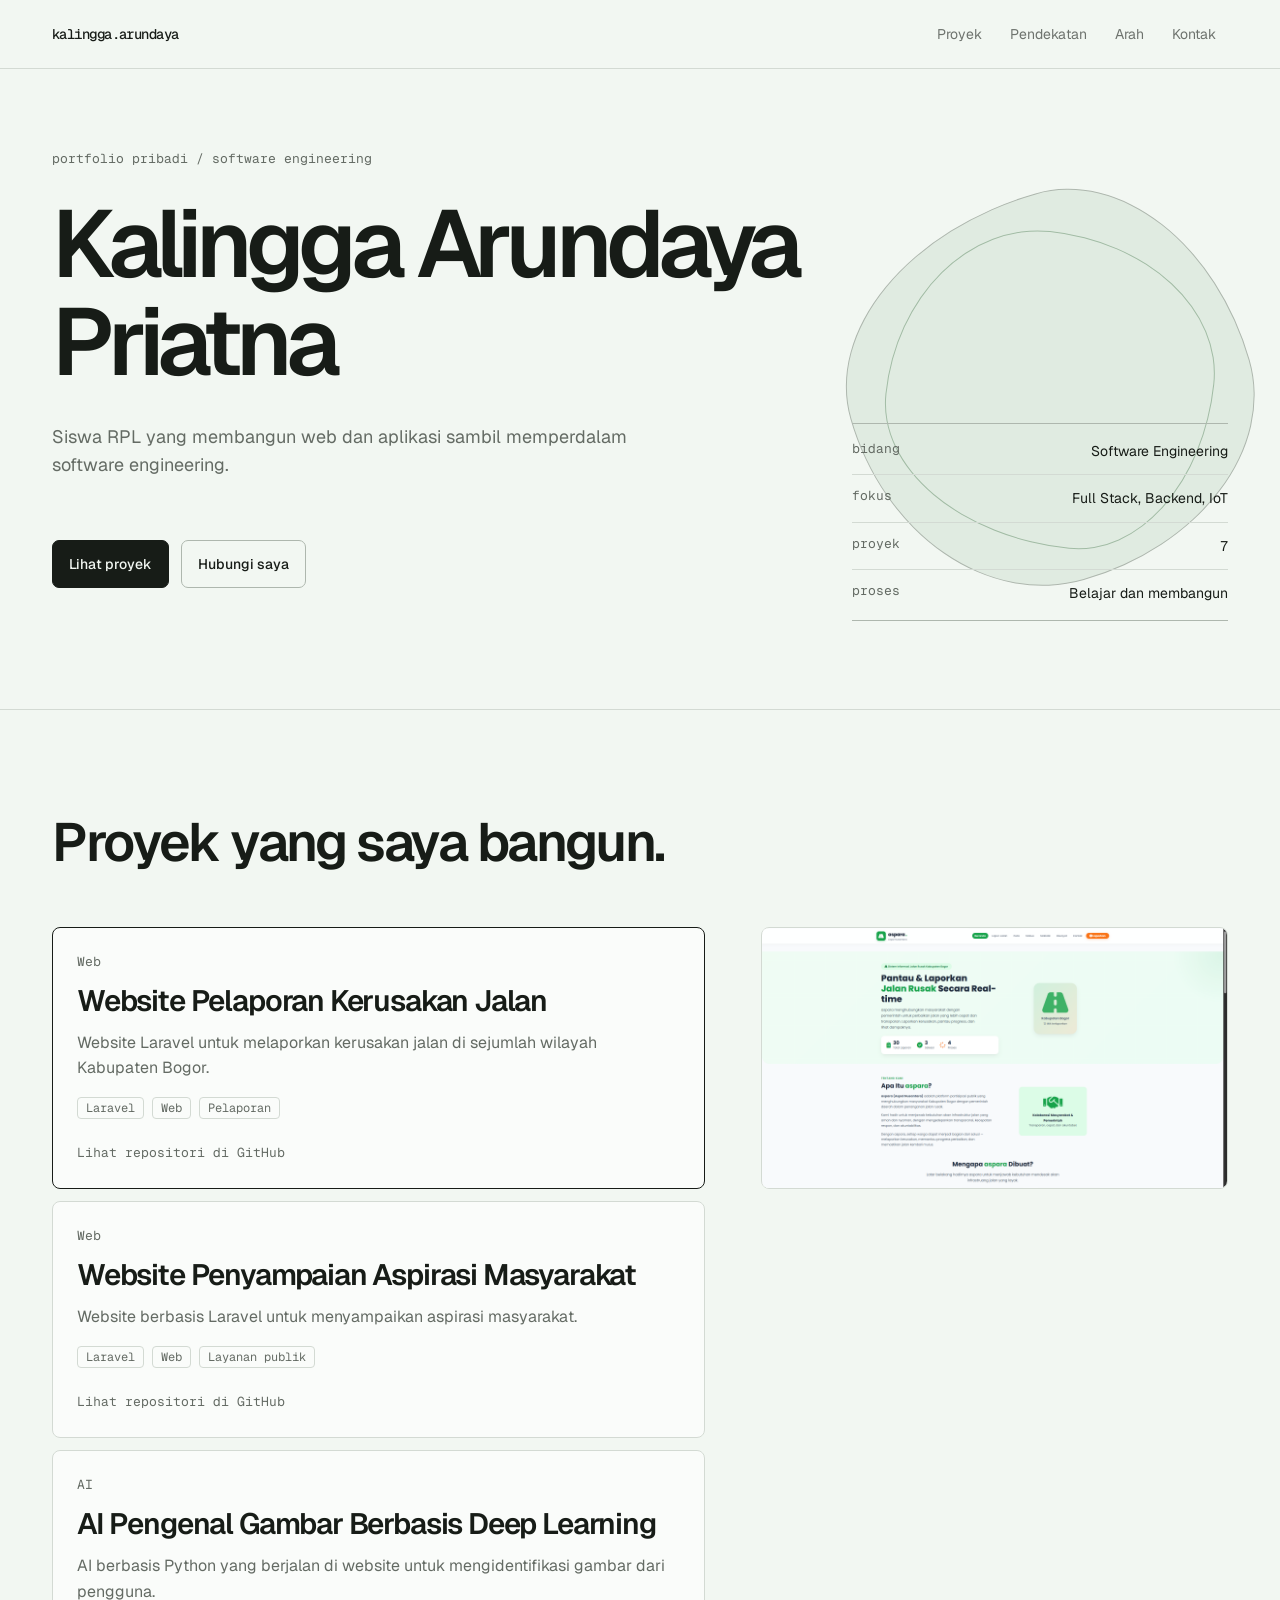
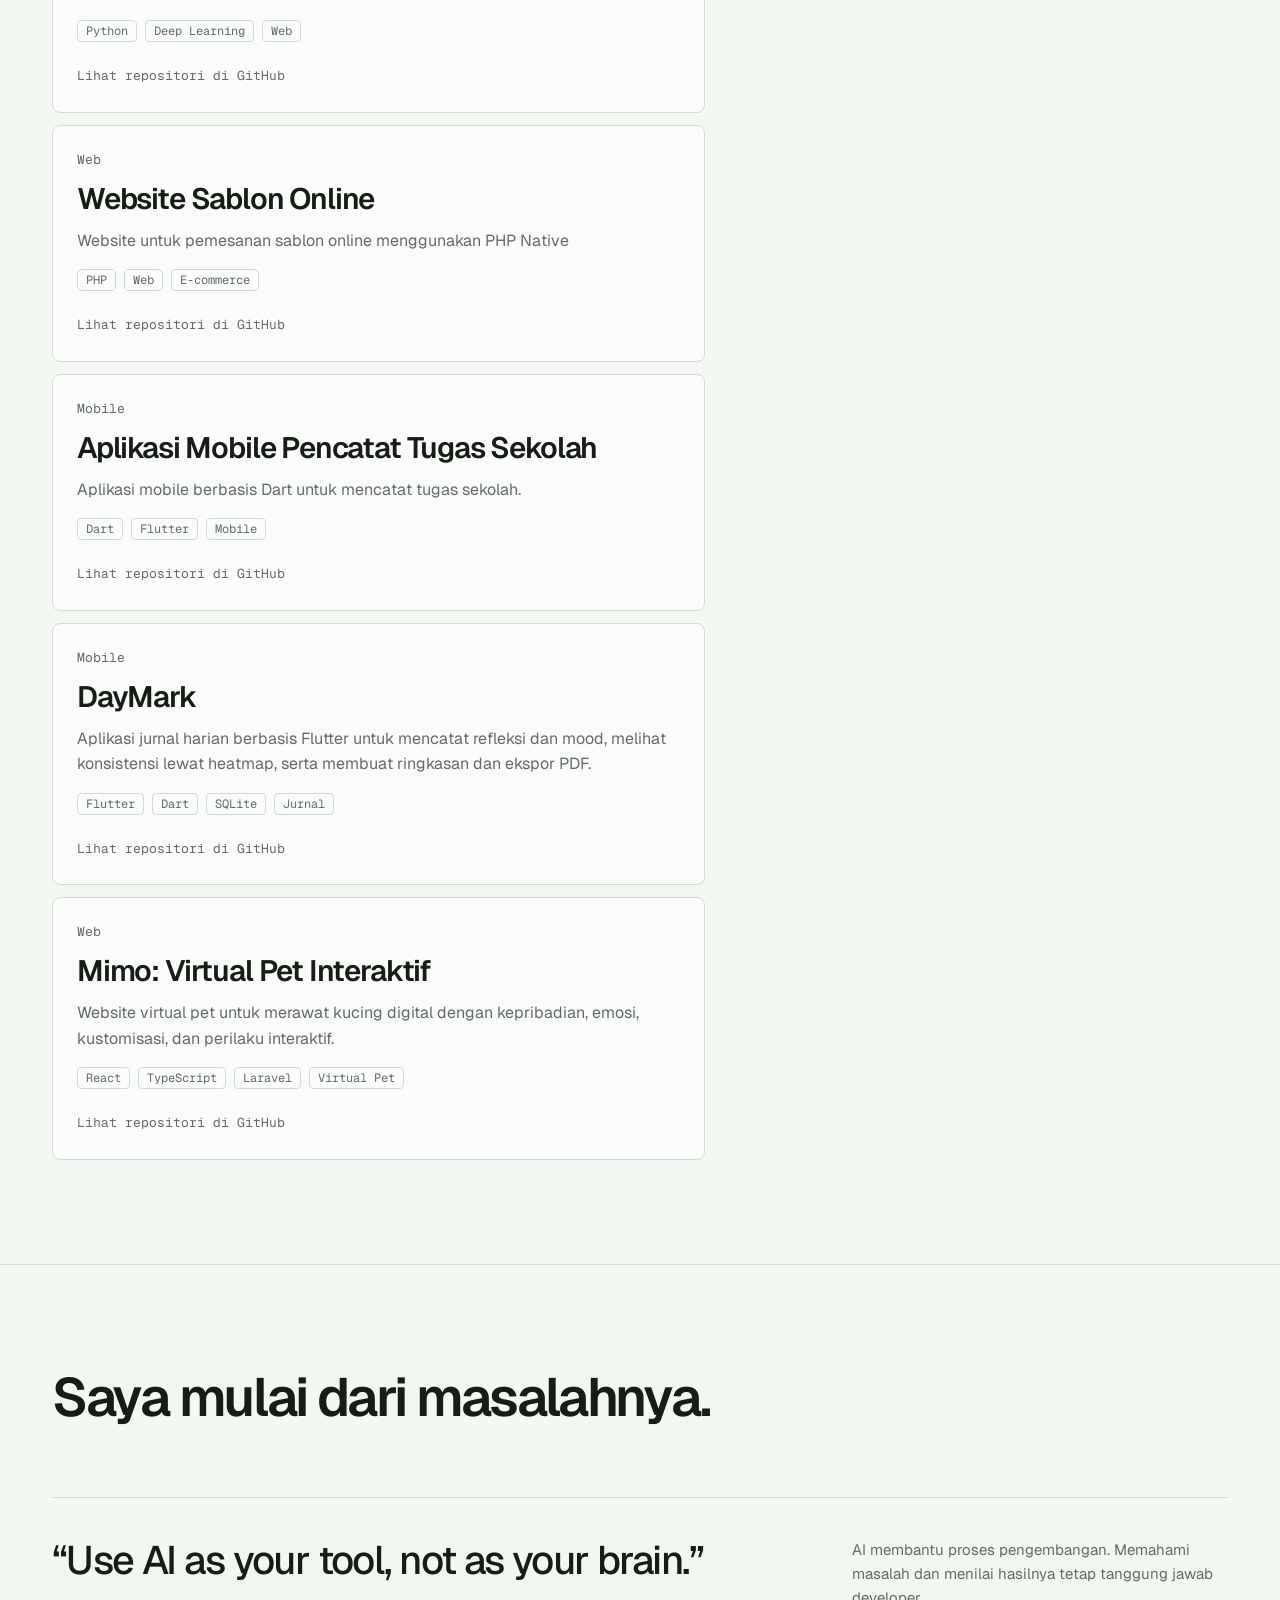
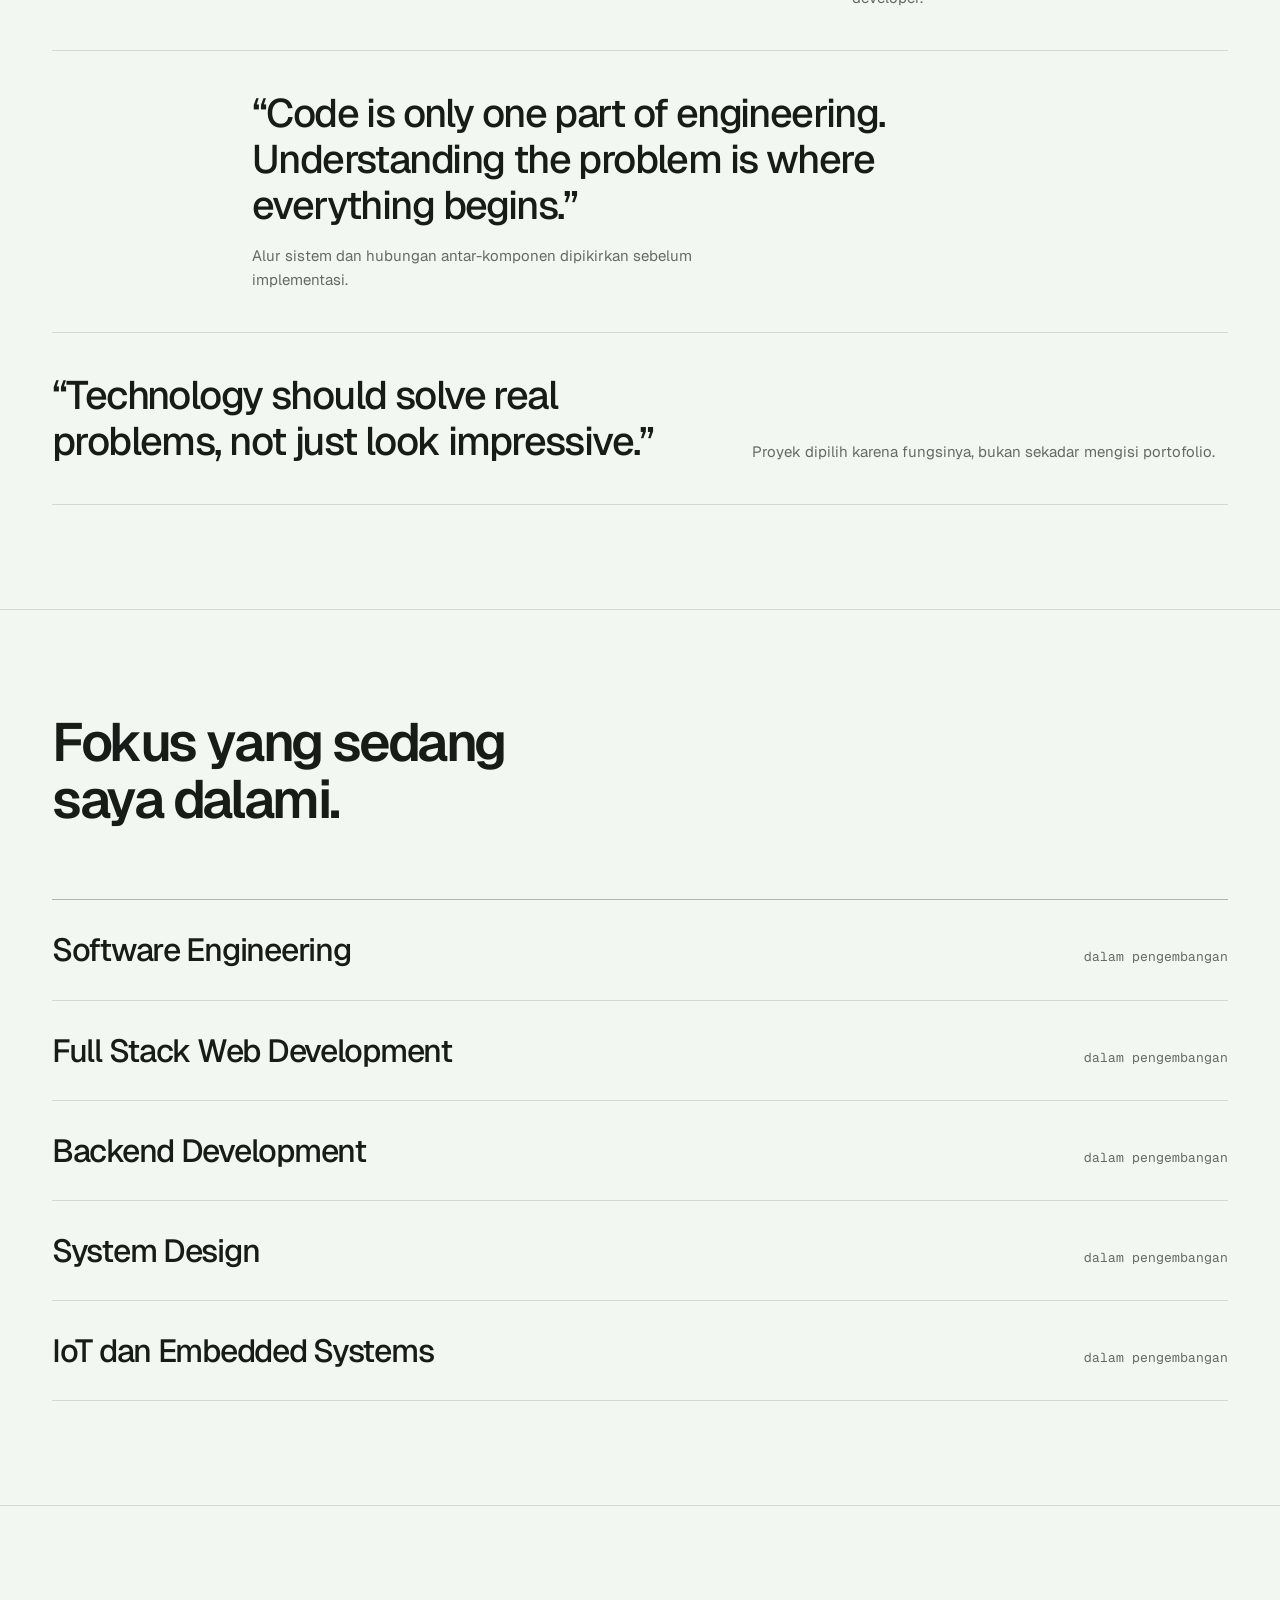
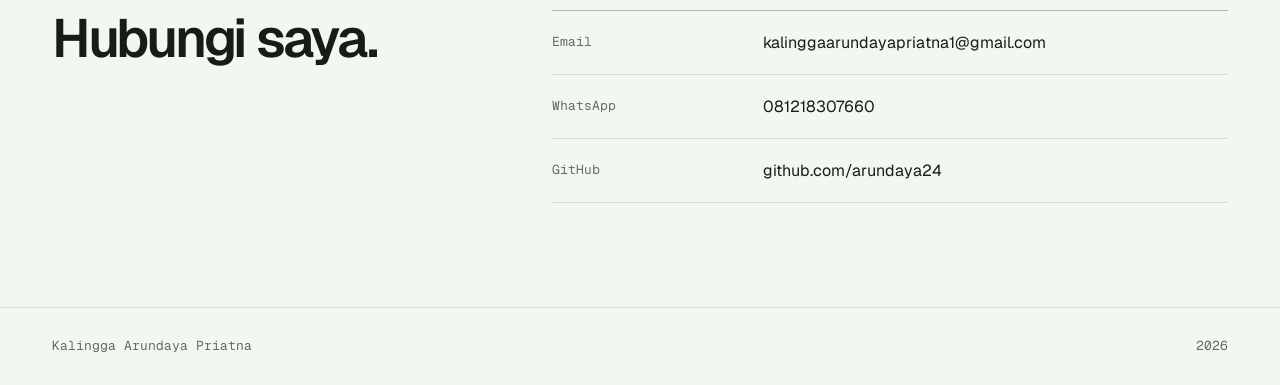
==== code/index.html @ 2efce50e "pindah objek" ====
<!doctype html>
<html lang="id">
  <head>
    <meta charset="utf-8" />
    <meta name="viewport" content="width=device-width, initial-scale=1" />
    <title>Kalingga Arundaya Priatna | Portofolio</title>
    <meta
      name="description"
      content="Portofolio Kalingga Arundaya Priatna, siswa PPLG yang belajar software engineering lewat membangun web, aplikasi desktop, dan sistem IoT."
    />
    <link rel="preconnect" href="https://fonts.googleapis.com" />
    <link rel="preconnect" href="https://fonts.gstatic.com" crossorigin />
    <link
      href="https://fonts.googleapis.com/css2?family=Geist:wght@400;500;600&family=Geist+Mono:wght@400;500&display=swap"
      rel="stylesheet"
    />
    <link rel="stylesheet" href="style.css" />
    <script type="importmap">
      {
        "imports": {
          "three": "https://cdn.jsdelivr.net/npm/three@0.180.0/build/three.module.js",
          "three/addons/": "https://cdn.jsdelivr.net/npm/three@0.180.0/examples/jsm/"
        }
      }
    </script>
  </head>
  <body>
    <header>
      <div class="wrap">
        <a class="brand" href="#top">kalingga.arundaya</a>
        <nav aria-label="Navigasi utama">
          <a href="#proyek">Proyek</a>
          <a href="#pendekatan">Pendekatan</a>
          <a href="#arah">Arah</a>
          <a href="#kontak">Kontak</a>
        </nav>
      </div>
      <div class="progress" id="progress"></div>
    </header>

    <main id="top">
      <div class="hero">
        <div class="hero-visual" aria-hidden="true">
          <div class="hero-surface-fallback"></div>
          <canvas class="hero-canvas" id="scene"></canvas>
        </div>
        <div class="wrap hero-grid">
          <span class="status mono" data-reveal
            >portfolio pribadi / software engineering</span
          >
          <h1 aria-label="Kalingga Arundaya Priatna">
            <span class="line"
              ><span style="--i: 0">Kalingga Arundaya</span></span
            >
            <span class="line"><span style="--i: 1">Priatna</span></span>
          </h1>
          <p class="lead" data-reveal>
            Siswa RPL yang membangun web dan aplikasi sambil memperdalam
            software engineering.
          </p>
          <div class="actions" data-reveal style="--d: 80ms">
            <div class="mag" data-magnetic>
              <a class="btn btn-primary" href="#proyek">Lihat proyek</a>
            </div>
            <a class="btn" href="#kontak">Hubungi saya</a>
          </div>
          <dl class="meta" data-reveal style="--d: 160ms">
            <div>
              <dt>bidang</dt>
              <dd>Software Engineering</dd>
            </div>
            <div>
              <dt>fokus</dt>
              <dd>Full Stack, Backend, IoT</dd>
            </div>
            <div>
              <dt>proyek</dt>
              <dd class="num" id="count">7</dd>
            </div>
            <div>
              <dt>proses</dt>
              <dd>Belajar dan membangun</dd>
            </div>
          </dl>
        </div>
      </div>

      <section id="proyek">
        <div class="wrap">
          <div class="sec-head">
            <h2 data-reveal>Proyek yang saya bangun.</h2>
            <p class="lead" data-reveal>
              Aplikasi dan website untuk kebutuhan yang berbeda.
            </p>
          </div>
          <div class="work">
            <div id="projects"></div>
            <div
              class="preview"
              id="preview"
              role="group"
              aria-label="Pratinjau gambar proyek"
            ></div>
          </div>
        </div>
      </section>

      <section id="pendekatan">
        <div class="wrap">
          <div class="sec-head">
            <h2 data-reveal>Saya mulai dari masalahnya.</h2>
          </div>
          <div class="principles" id="principles"></div>
        </div>
      </section>

      <section id="arah">
        <div class="wrap">
          <div class="sec-head">
            <h2 data-reveal>Fokus yang sedang saya dalami.</h2>
          </div>
          <div class="focus" id="focus"></div>
        </div>
      </section>

      <section id="kontak">
        <div class="wrap contact-grid">
          <h2 data-reveal>Hubungi saya.</h2>
          <div class="contact" id="contact" data-reveal></div>
        </div>
      </section>
    </main>

    <dialog
      class="image-dialog"
      id="image-dialog"
      aria-labelledby="image-dialog-title"
    >
      <div class="image-dialog-header">
        <h2 class="image-dialog-title" id="image-dialog-title"></h2>
        <button
          class="image-dialog-close"
          id="image-dialog-close"
          type="button"
          aria-label="Tutup pratinjau"
        >
          Tutup
        </button>
      </div>
      <div class="image-dialog-stage" aria-label="Gambar proyek">
        <img class="image-dialog-image" id="image-dialog-image" alt="" />
      </div>
      <div class="image-dialog-controls" aria-label="Kontrol zoom">
        <button id="image-zoom-out" type="button" aria-label="Perkecil gambar">
          -
        </button>
        <output id="image-zoom-level" aria-live="polite">100%</output>
        <button id="image-zoom-in" type="button" aria-label="Perbesar gambar">
          +
        </button>
        <button id="image-zoom-reset" type="button">Atur ulang</button>
      </div>
    </dialog>

    <footer>
      <div class="wrap mono">
        <span>Kalingga Arundaya Priatna</span><span>2026</span>
      </div>
    </footer>

    <script src="main.js"></script>
    <script type="module" src="module.js"></script>
  </body>
</html>
---- code/style.css ----
:root {
  --bg: oklch(97% 0.008 145);
  --surface: oklch(99% 0.004 145);
  --ink: oklch(22% 0.012 145);
  --muted: oklch(52% 0.014 145);
  --line: oklch(88% 0.012 145);
  --line-strong: oklch(77% 0.016 145);
  --accent: oklch(48% 0.12 158);
  --shine: oklch(98% 0.01 145 / 0.22);
  --ease: cubic-bezier(0.22, 1, 0.36, 1);
  --space-3xs: 2px;
  --space-2xs: 4px;
  --space-xs: 8px;
  --space-sm: 12px;
  --space-md: 16px;
  --space-lg: 24px;
  --space-xl: 40px;
  --space-2xl: 64px;
  --space-3xl: 96px;
  --sans:
    "Geist", ui-sans-serif, system-ui, -apple-system, "Segoe UI", Roboto,
    sans-serif;
  --mono:
    "Geist Mono", ui-monospace, SFMono-Regular, Menlo, Consolas, monospace;
  color-scheme: light;
}

@media (prefers-color-scheme: dark) {
  :root {
    --bg: oklch(18% 0.01 145);
    --surface: oklch(22% 0.012 145);
    --ink: oklch(92% 0.008 145);
    --muted: oklch(68% 0.012 145);
    --line: oklch(31% 0.012 145);
    --line-strong: oklch(42% 0.014 145);
    --accent: oklch(74% 0.11 158);
    color-scheme: dark;
  }
}

* {
  box-sizing: border-box;
  margin: 0;
}

html {
  scroll-behavior: smooth;
  scroll-padding-top: 72px;
  overflow-x: clip;
}

body {
  background: var(--bg);
  color: var(--ink);
  font: 400 16px/1.6 var(--sans);
  -webkit-font-smoothing: antialiased;
  font-synthesis: none;
  text-align: left;
  overflow-x: clip;
}

a {
  color: inherit;
  text-decoration: none;
}

:focus-visible {
  outline: 2px solid var(--accent);
  outline-offset: 4px;
  border-radius: 4px;
}

.project h3 a {
  display: inline-block;
  transition: color 0.22s var(--ease), transform 0.22s var(--ease);
}

.project h3 a:hover {
  color: var(--accent);
}

.project h3 a:active {
  transform: scale(0.95);
}

.project:focus-visible {
  border-color: var(--accent);
  outline: 2px solid var(--accent);
  outline-offset: 3px;
  border-radius: 8px;
}

.wrap {
  max-width: 1240px;
  margin: 0 auto;
  padding: 0 32px;
}

.mono {
  font-family: var(--mono);
  font-size: 13px;
}

.muted {
  color: var(--muted);
}

header {
  position: sticky;
  top: 0;
  z-index: 20;
  background: var(--bg);
  border-bottom: 1px solid var(--line);
}

header .wrap {
  display: flex;
  align-items: center;
  justify-content: space-between;
  height: 68px;
}

.brand {
  font: 500 14px var(--mono);
  letter-spacing: -0.04em;
}

nav {
  display: flex;
  gap: var(--space-2xs);
}

nav a {
  position: relative;
  font-size: 14px;
  padding: var(--space-xs) var(--space-sm);
  opacity: 0.6;
  transition:
    opacity 0.4s var(--ease),
    transform 0.2s var(--ease);
}

nav a::after {
  content: "";
  position: absolute;
  left: 10px;
  right: 10px;
  bottom: 2px;
  height: 1px;
  background: var(--ink);
  transform: scaleX(0);
  transform-origin: left;
  transition: transform 0.5s var(--ease);
}

nav a:hover {
  opacity: 1;
}

nav a:hover::after {
  transform: scaleX(1);
}

nav a:active {
  transform: scale(0.95);
}

.progress {
  position: absolute;
  left: 0;
  right: 0;
  bottom: -1px;
  height: 1px;
  background: var(--accent);
  transform: scaleX(0);
  transform-origin: left;
  will-change: transform;
}

.mag {
  display: inline-block;
  transform: translate3d(var(--mx, 0px), var(--my, 0px), 0);
  will-change: transform;
}

.btn {
  position: relative;
  overflow: hidden;
  display: inline-flex;
  align-items: center;
  height: 48px;
  padding: 0 var(--space-md);
  border-radius: 7px;
  border: 1px solid var(--line-strong);
  font: 500 14px var(--sans);
  color: var(--ink);
  cursor: pointer;
  transition:
    transform 0.22s var(--ease),
    color 0.22s var(--ease),
    background-color 0.22s var(--ease),
    border-color 0.22s var(--ease);
}

.btn::before {
  content: "";
  position: absolute;
  inset: 0;
  border: 1px solid var(--ink);
  border-radius: 7px;
  opacity: 0;
  transition: opacity 0.4s var(--ease);
}

.btn:hover::before {
  opacity: 1;
}

.btn:active {
  transform: scale(0.95);
}

.btn-primary {
  background: var(--ink);
  color: var(--bg);
  border-color: var(--ink);
}

.btn-primary::before {
  display: none;
}

.btn-primary::after {
  content: "";
  position: absolute;
  inset: 0;
  background: linear-gradient(100deg,
      transparent 35%,
      var(--shine) 50%,
      transparent 65%);
  transform: translate3d(-120%, 0, 0);
  animation: shimmer 5.2s var(--ease) infinite;
}

@keyframes shimmer {

  0%,
  55% {
    transform: translate3d(-120%, 0, 0);
  }

  100% {
    transform: translate3d(120%, 0, 0);
  }
}

.hero {
  position: relative;
  isolation: isolate;
  overflow: clip;
  padding: 80px 0 88px;
  border-bottom: 1px solid var(--line);
}

.hero-visual {
  position: absolute;
  inset: 0 0 0 auto;
  z-index: 0;
  display: grid;
  width: 36%;
  place-items: center;
  pointer-events: none;
}

.hero-canvas {
  position: absolute;
  inset: 0;
  display: block;
  width: 100%;
  height: 100%;
  opacity: 0.62;
  pointer-events: none;
}

.hero-surface-fallback {
  position: absolute;
  width: min(34vw, 400px);
  aspect-ratio: 1.04;
  border: 1px solid var(--line-strong);
  border-radius: 60% 40% 55% 45% / 43% 57% 43% 57%;
  background: color-mix(in oklch, var(--accent) 12%, var(--surface));
  transform: rotate(-16deg);
  transition: opacity 0.6s var(--ease);
}

.hero-surface-fallback::after {
  position: absolute;
  inset: 9%;
  border: 1px solid color-mix(in oklch, var(--accent) 28%, var(--line));
  border-radius: 45% 55% 39% 61% / 57% 43% 57% 43%;
  content: "";
  transform: rotate(22deg);
}

.webgl-on .hero-surface-fallback {
  opacity: 0;
}

.hero-grid {
  position: relative;
  z-index: 1;
  display: grid;
  grid-template-columns: repeat(12, 1fr);
  column-gap: var(--space-lg);
  row-gap: 28px;
}

.status {
  grid-column: 1/-1;
  color: var(--muted);
}

h1 {
  grid-column: 1/10;
  font-size: clamp(48px, 7.4vw, 96px);
  line-height: 0.98;
  font-weight: 600;
  letter-spacing: -0.065em;
  text-wrap: balance;
  overflow-wrap: break-word;
  min-width: 0;
}

.line {
  display: block;
  overflow: hidden;
  padding-bottom: 0.06em;
}

.line>span {
  display: block;
  transform: translate3d(0, 108%, 0);
  animation: lineUp 0.8s var(--ease) forwards;
  animation-delay: calc(var(--i) * 90ms + 120ms);
}

@keyframes lineUp {
  to {
    transform: translate3d(0, 0, 0);
  }
}

.lead {
  grid-column: 1/7;
  max-width: 48ch;
  color: var(--muted);
  font-size: 18px;
  line-height: 1.55;
}

.actions {
  grid-column: 1/7;
  display: flex;
  flex-wrap: wrap;
  gap: var(--space-sm);
}

.meta {
  grid-column: 9/13;
  grid-row: 3/5;
  align-self: end;
  padding: var(--space-2xs) 0;
  border-top: 1px solid var(--line-strong);
  border-bottom: 1px solid var(--line-strong);
}

.meta div {
  display: flex;
  justify-content: space-between;
  gap: var(--space-md);
  padding: var(--space-sm) 0;
  border-bottom: 1px solid var(--line);
  font-size: 14px;
}

.meta div:last-child {
  border-bottom: 0;
}

.meta dt {
  font: 400 13px var(--mono);
  color: var(--muted);
}

.meta dd {
  text-align: right;
}

.meta dd.num {
  font-family: var(--mono);
}

section {
  padding: 104px 0;
  border-bottom: 1px solid var(--line);
}

.sec-head {
  display: grid;
  grid-template-columns: repeat(12, 1fr);
  column-gap: var(--space-lg);
  row-gap: 20px;
}

.sec-head .label {
  grid-column: 1/-1;
  color: var(--muted);
}

h2 {
  grid-column: 1/8;
  font-size: clamp(32px, 4.2vw, 56px);
  line-height: 1.05;
  font-weight: 600;
  letter-spacing: -0.045em;
  text-wrap: balance;
  overflow-wrap: break-word;
  min-width: 0;
}

.sec-head .lead {
  grid-column: 8/13;
  align-self: end;
}

.work {
  display: grid;
  grid-template-columns: minmax(0, 7fr) minmax(0, 5fr);
  gap: 56px;
  margin-top: 56px;
  align-items: start;
}

#projects {
  display: grid;
  gap: var(--space-sm);
}

.project {
  position: relative;
  min-width: 0;
  padding: var(--space-lg);
  border: 1px solid var(--line);
  border-radius: 8px;
  background: var(--surface);
  cursor: default;
  outline-offset: -4px;
  transition: border-color 0.26s var(--ease);
}

.project:hover,
.project.on {
  border-color: var(--ink);
}

.project .type {
  display: block;
  color: var(--muted);
  margin-bottom: var(--space-sm);
}

.project h3 {
  font-size: clamp(22px, 2.3vw, 30px);
  line-height: 1.12;
  font-weight: 600;
  letter-spacing: -0.04em;
  text-wrap: balance;
}

.project p {
  margin-top: var(--space-sm);
  max-width: 54ch;
  color: var(--muted);
}

.project-github {
  display: inline-flex;
  margin-top: var(--space-lg);
  color: var(--muted);
  transition: color 0.22s var(--ease);
}

.project-github:hover {
  color: var(--accent);
}

.tags {
  display: flex;
  flex-wrap: wrap;
  gap: var(--space-xs);
  margin-top: var(--space-md);
}

.tags span {
  font: 400 12px var(--mono);
  border: 1px solid var(--line);
  border-radius: 4px;
  padding: var(--space-3xs) var(--space-xs);
  color: var(--muted);
}

.m-cover {
  display: none;
}

.preview {
  position: sticky;
  top: 92px;
  aspect-ratio: 4/5;
  border: 1px solid var(--line);
  border-radius: 8px;
  overflow: hidden;
  background: var(--surface);
}

.preview .cover {
  position: absolute;
  inset: 0;
  opacity: 0;
  pointer-events: none;
  transition: opacity 0.7s var(--ease);
}

.preview .cover.on {
  opacity: 1;
  pointer-events: auto;
}

.cover {
  position: relative;
  overflow: hidden;
  background-color: var(--surface);
}

.cover img {
  position: absolute;
  inset: 0;
  width: 100%;
  height: 100%;
  object-fit: cover;
}

.cover .tag {
  position: absolute;
  left: 14px;
  bottom: 14px;
  background: var(--bg);
  border: 1px solid var(--line);
  border-radius: 6px;
  padding: var(--space-3xs) var(--space-xs);
  color: var(--muted);
}

.cover.has-img .tag {
  display: none;
}

.preview .cover.has-img,
.m-cover .cover.has-img {
  cursor: zoom-in;
}

.image-dialog {
  width: min(94vw, 1100px);
  max-width: 94vw;
  max-height: 94vh;
  margin: auto;
  padding: var(--space-md);
  border: 1px solid var(--line-strong);
  border-radius: 12px;
  background: var(--surface);
  color: var(--ink);
}

.image-dialog::backdrop {
  background: rgb(0 0 0 / 0.78);
}

.image-dialog-header {
  display: flex;
  align-items: center;
  justify-content: space-between;
  gap: var(--space-md);
}

.image-dialog-title {
  min-width: 0;
  font-size: clamp(20px, 3vw, 30px);
  overflow-wrap: anywhere;
}

.image-dialog-stage {
  display: grid;
  place-items: center;
  max-height: 76vh;
  margin: var(--space-md) 0;
  overflow: auto;
}

.image-dialog-image {
  display: block;
  max-width: 100%;
  max-height: 74vh;
  width: auto;
  height: auto;
  cursor: zoom-in;
  transform-origin: center;
  transition: transform 0.2s var(--ease);
}

.image-dialog-image.zoomed {
  cursor: zoom-out;
}

.image-dialog-controls {
  display: flex;
  align-items: center;
  justify-content: center;
  gap: var(--space-sm);
}

.image-dialog-close,
.image-dialog-controls button {
  min-height: 40px;
  padding: 0 var(--space-sm);
  border: 1px solid var(--line-strong);
  border-radius: 6px;
  background: var(--surface);
  color: var(--ink);
  font: 500 14px var(--sans);
  cursor: pointer;
}

.image-dialog-close:hover,
.image-dialog-controls button:hover:not(:disabled) {
  border-color: var(--accent);
  color: var(--accent);
}

.image-dialog-controls button:disabled {
  color: var(--muted);
  cursor: default;
  opacity: 0.55;
}

.pat0 {
  background-image:
    linear-gradient(var(--line) 1px, transparent 1px),
    linear-gradient(90deg, var(--line) 1px, transparent 1px);
  background-size: 24px 24px;
}

.pat1 {
  background-image: radial-gradient(var(--line-strong) 1px,
      transparent 1.3px);
  background-size: 16px 16px;
}

.pat2 {
  background-image: repeating-linear-gradient(135deg,
      var(--line) 0 1px,
      transparent 1px 14px);
}

.pat3 {
  background-image: repeating-radial-gradient(circle at 85% 110%,
      var(--line) 0 1px,
      transparent 1px 18px);
}

.principle {
  display: grid;
  grid-template-columns: repeat(12, 1fr);
  column-gap: var(--space-lg);
  row-gap: var(--space-md);
  padding: var(--space-xl) 0;
  border-top: 1px solid var(--line);
}

.principles {
  margin-top: 72px;
}

.principle:last-child {
  border-bottom: 1px solid var(--line);
}

.principle q {
  grid-column: 1/9;
  font-size: clamp(24px, 3.1vw, 40px);
  line-height: 1.15;
  letter-spacing: -0.04em;
  font-weight: 500;
  quotes: "\201C" "\201D";
}

.principle p {
  grid-column: 9/13;
  align-self: end;
  color: var(--muted);
  font-size: 15px;
}

.principle:nth-child(2) q {
  grid-column: 3/11;
}

.principle:nth-child(2) p {
  grid-column: 3/8;
}

.principle:nth-child(3) q {
  grid-column: 1/8;
}

.principle:nth-child(3) p {
  grid-column: 8/13;
}

.focus {
  margin-top: 72px;
  border-top: 1px solid var(--line-strong);
}

.focus-row {
  display: flex;
  justify-content: space-between;
  align-items: baseline;
  gap: var(--space-lg);
  padding: var(--space-lg) 0;
  border-bottom: 1px solid var(--line);
}

.focus-row span:first-child {
  font-size: clamp(22px, 2.6vw, 32px);
  font-weight: 500;
  letter-spacing: -0.04em;
  transition: color 0.22s var(--ease);
}

.focus-row:hover span:first-child {
  color: var(--accent);
}

.focus-row .mono {
  color: var(--muted);
}

.contact-grid {
  display: grid;
  grid-template-columns: repeat(12, 1fr);
  column-gap: var(--space-lg);
  row-gap: var(--space-lg);
}

.contact-grid h2 {
  grid-column: 1/6;
}

.contact {
  grid-column: 6/13;
  display: grid;
  grid-template-columns: minmax(0, 1fr);
  border-top: 1px solid var(--line-strong);
}

.contact-link {
  display: grid;
  grid-template-columns: minmax(90px, 0.6fr) minmax(0, 1.4fr);
  align-items: center;
  gap: var(--space-sm);
  min-height: 64px;
  border-bottom: 1px solid var(--line);
  transition: color 0.22s var(--ease);
}

.contact-link:hover {
  color: var(--accent);
}

.contact-link .contact-name {
  color: var(--muted);
}

.contact-link .contact-value {
  min-width: 0;
  overflow-wrap: anywhere;
}

footer {
  padding: 28px 0;
  color: var(--muted);
}

footer .wrap {
  display: flex;
  justify-content: space-between;
  gap: var(--space-md);
  flex-wrap: wrap;
}

.js [data-reveal] {
  opacity: 0;
  transform: translate3d(0, 8px, 0);
  transition:
    opacity 0.6s var(--ease),
    transform 0.6s var(--ease);
  transition-delay: var(--d, 0ms);
}

.js [data-reveal].in {
  opacity: 1;
  transform: translate3d(0, 0, 0);
}

@media (max-width: 1100px) and (min-width: 901px) {
  h1 {
    grid-column: 1/-1;
    font-size: clamp(66px, 8vw, 88px);
  }
}

@media (max-width: 900px) {
  .wrap {
    padding: 0 var(--space-lg);
  }

  .hero {
    padding: var(--space-2xl) 0;
  }

  .hero-visual {
    width: 40%;
    opacity: 0.55;
  }

  .hero-canvas {
    display: none;
  }

  .hero-grid,
  .sec-head,
  .principle,
  .contact-grid {
    display: flex;
    flex-direction: column;
    align-items: flex-start;
  }

  .meta {
    width: 100%;
  }

  h1 {
    font-size: clamp(48px, 9.5vw, 80px);
  }

  .work {
    grid-template-columns: minmax(0, 1fr);
    gap: 0;
    margin-top: var(--space-xl);
  }

  .preview {
    display: none;
  }

  .m-cover {
    display: block;
    position: relative;
    aspect-ratio: 16/10;
    margin-top: 20px;
    border: 1px solid var(--line);
    border-radius: 6px;
    overflow: hidden;
  }

  .m-cover .cover {
    position: absolute;
    inset: 0;
  }

  .contact {
    width: 100%;
  }

  section {
    padding: var(--space-2xl) 0;
  }

  .principles,
  .focus {
    margin-top: 48px;
  }

  nav a:nth-child(3) {
    display: none;
  }
}

@media (max-width: 560px) {
  .wrap {
    padding: 0 20px;
  }

  header .wrap {
    height: 60px;
  }

  nav {
    gap: 0;
  }

  nav a {
    padding: var(--space-xs);
    font-size: 13px;
  }

  nav a:nth-child(2) {
    display: none;
  }

  h1 {
    font-size: clamp(44px, 11vw, 64px);
  }

  .hero-surface-fallback {
    width: min(55vw, 260px);
  }

  .project {
    padding: 20px;
  }

  .contact-link {
    grid-template-columns: minmax(74px, 0.5fr) minmax(0, 1.5fr);
    gap: var(--space-sm);
  }
}

@media (prefers-reduced-motion: reduce) {

  *,
  *::before,
  *::after {
    animation: none !important;
    transition: none !important;
  }

  .line>span {
    transform: none;
  }

  .js [data-reveal] {
    opacity: 1;
    transform: none;
  }

  html {
    scroll-behavior: auto;
  }
}
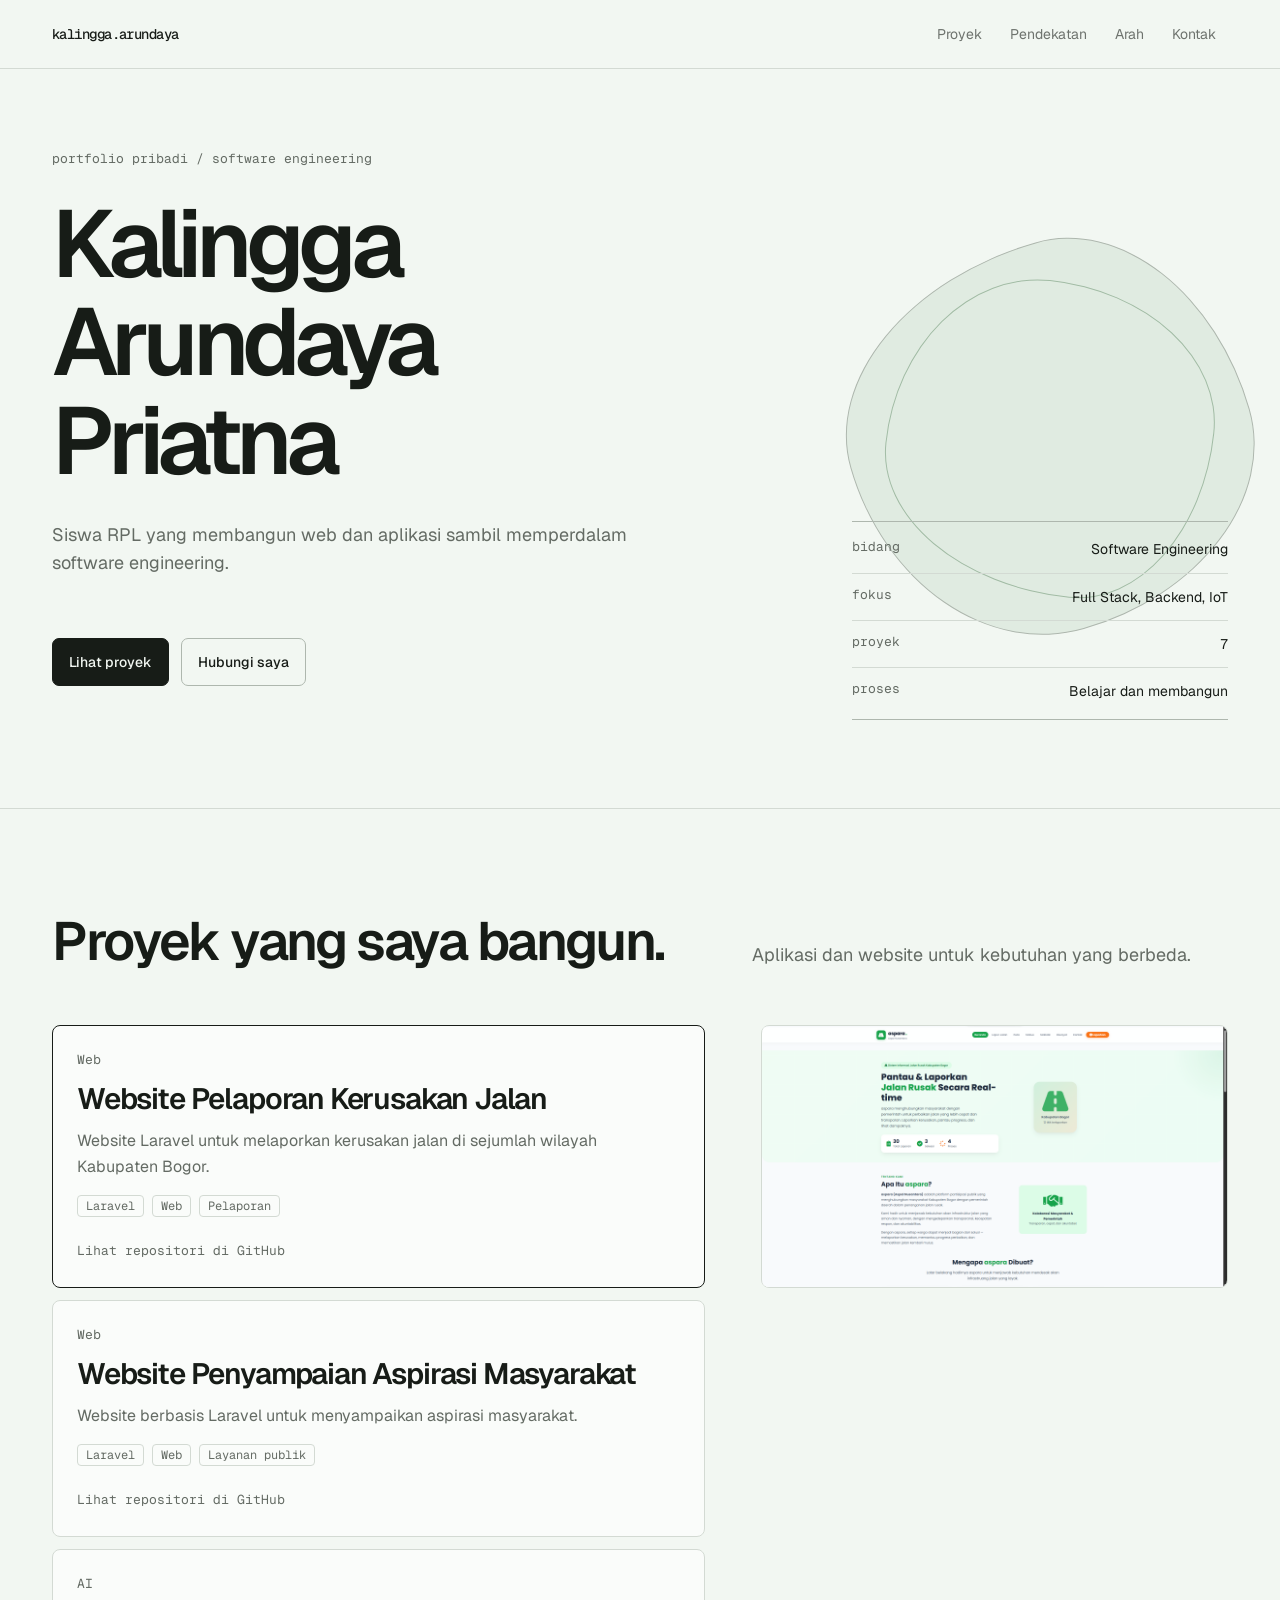
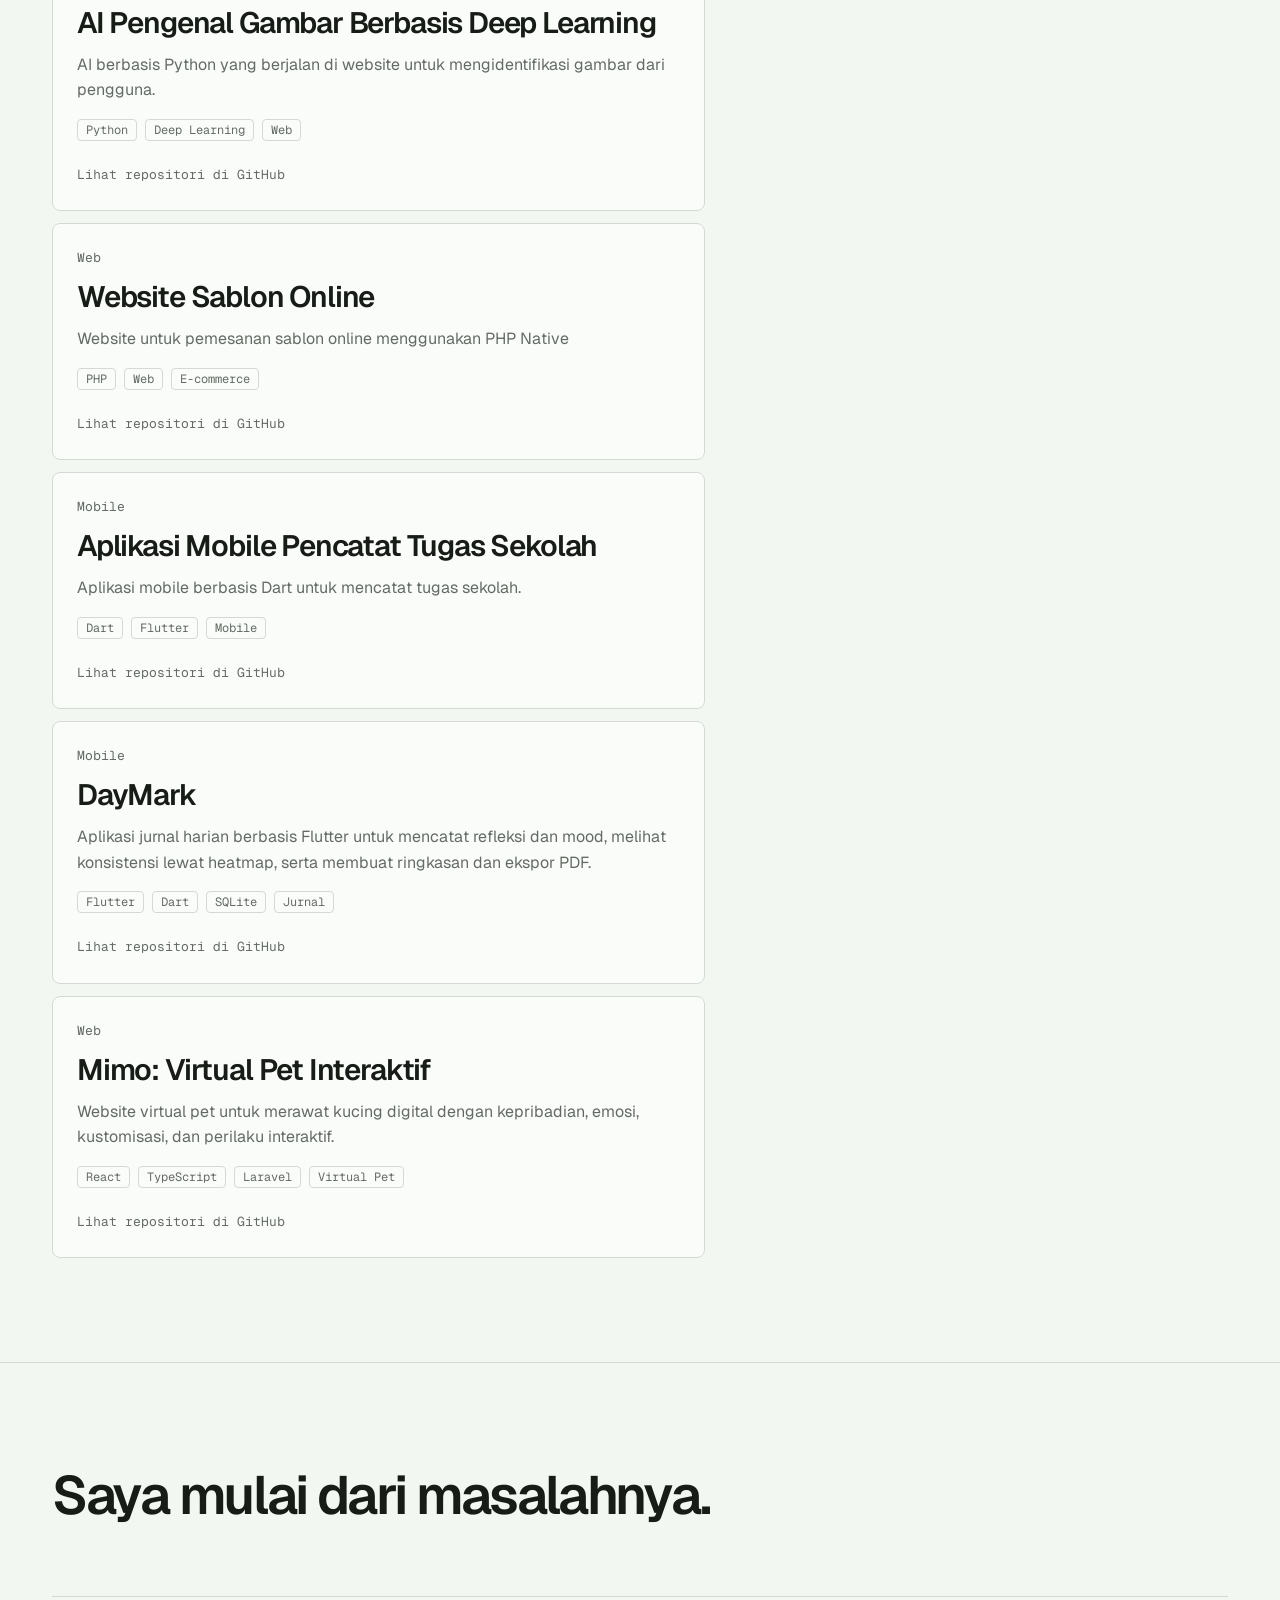
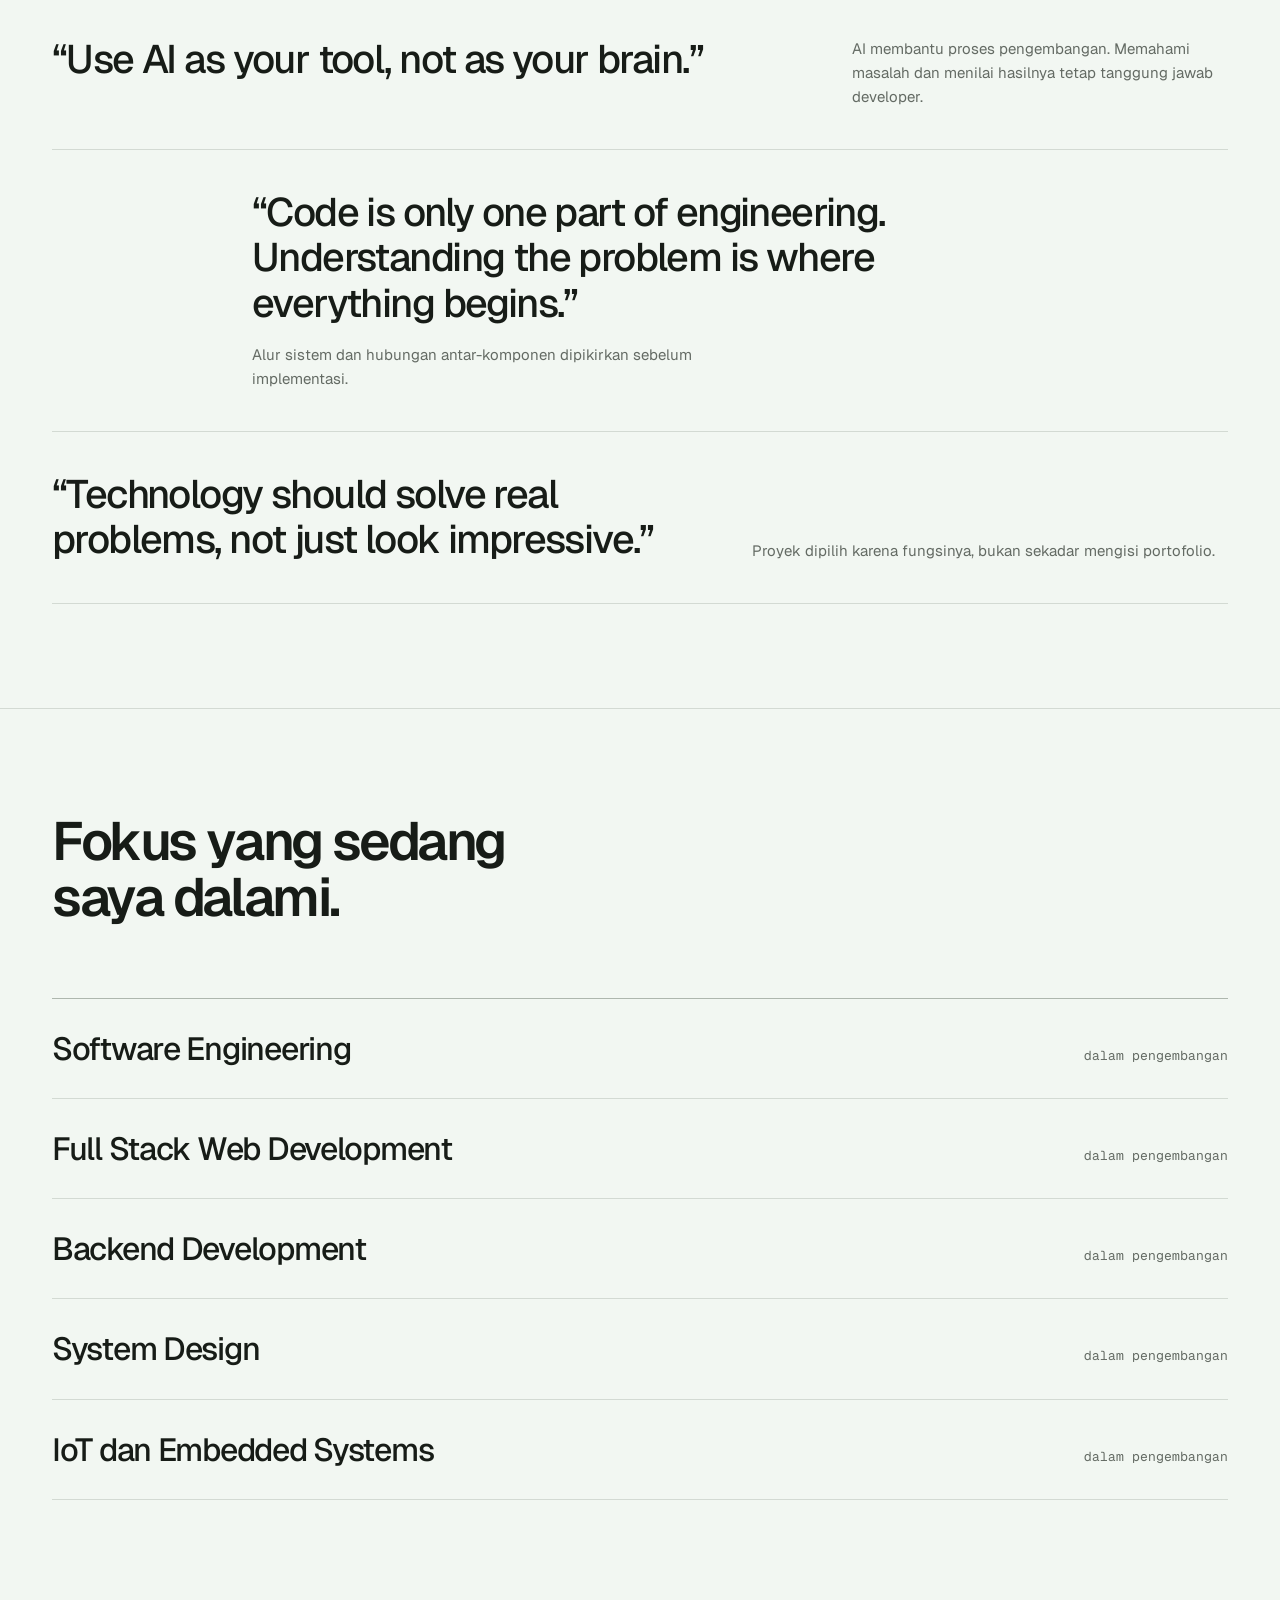
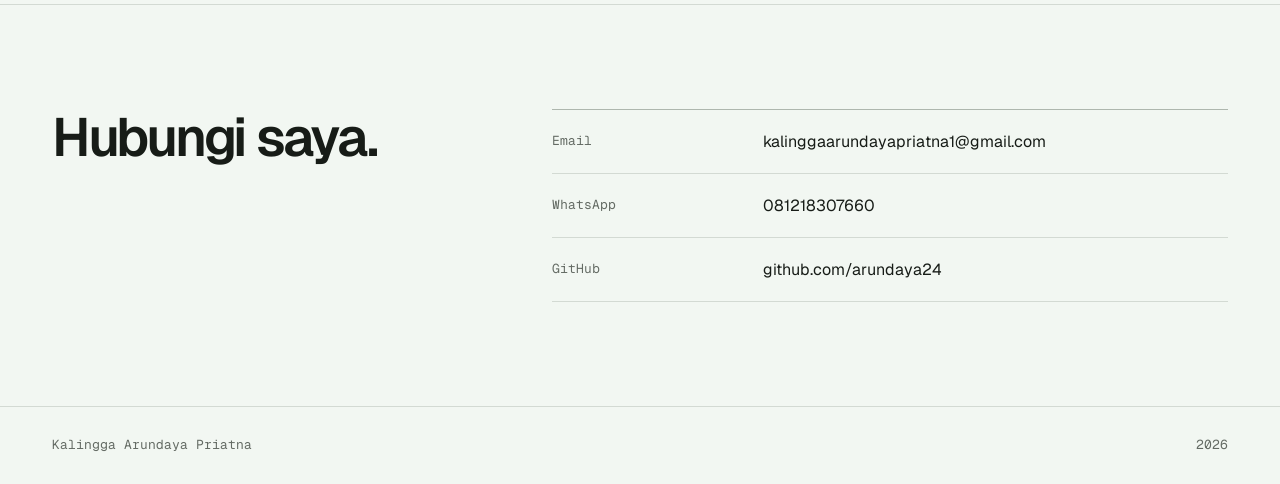
==== commit 1af25478: "save changes" ====
--- a/code/index.html
+++ b/code/index.html
@@ -49,10 +49,9 @@
             >portfolio pribadi / software engineering</span
           >
           <h1 aria-label="Kalingga Arundaya Priatna">
-            <span class="line"
-              ><span style="--i: 0">Kalingga Arundaya</span></span
-            >
-            <span class="line"><span style="--i: 1">Priatna</span></span>
+            <span class="line"><span style="--i: 0">Kalingga</span></span>
+            <span class="line"><span style="--i: 1">Arundaya</span></span>
+            <span class="line"><span style="--i: 2">Priatna</span></span>
           </h1>
           <p class="lead" data-reveal>
             Siswa RPL yang membangun web dan aplikasi sambil memperdalam
@@ -171,4 +170,4 @@
     <script src="main.js"></script>
     <script type="module" src="module.js"></script>
   </body>
-</html>+</html>
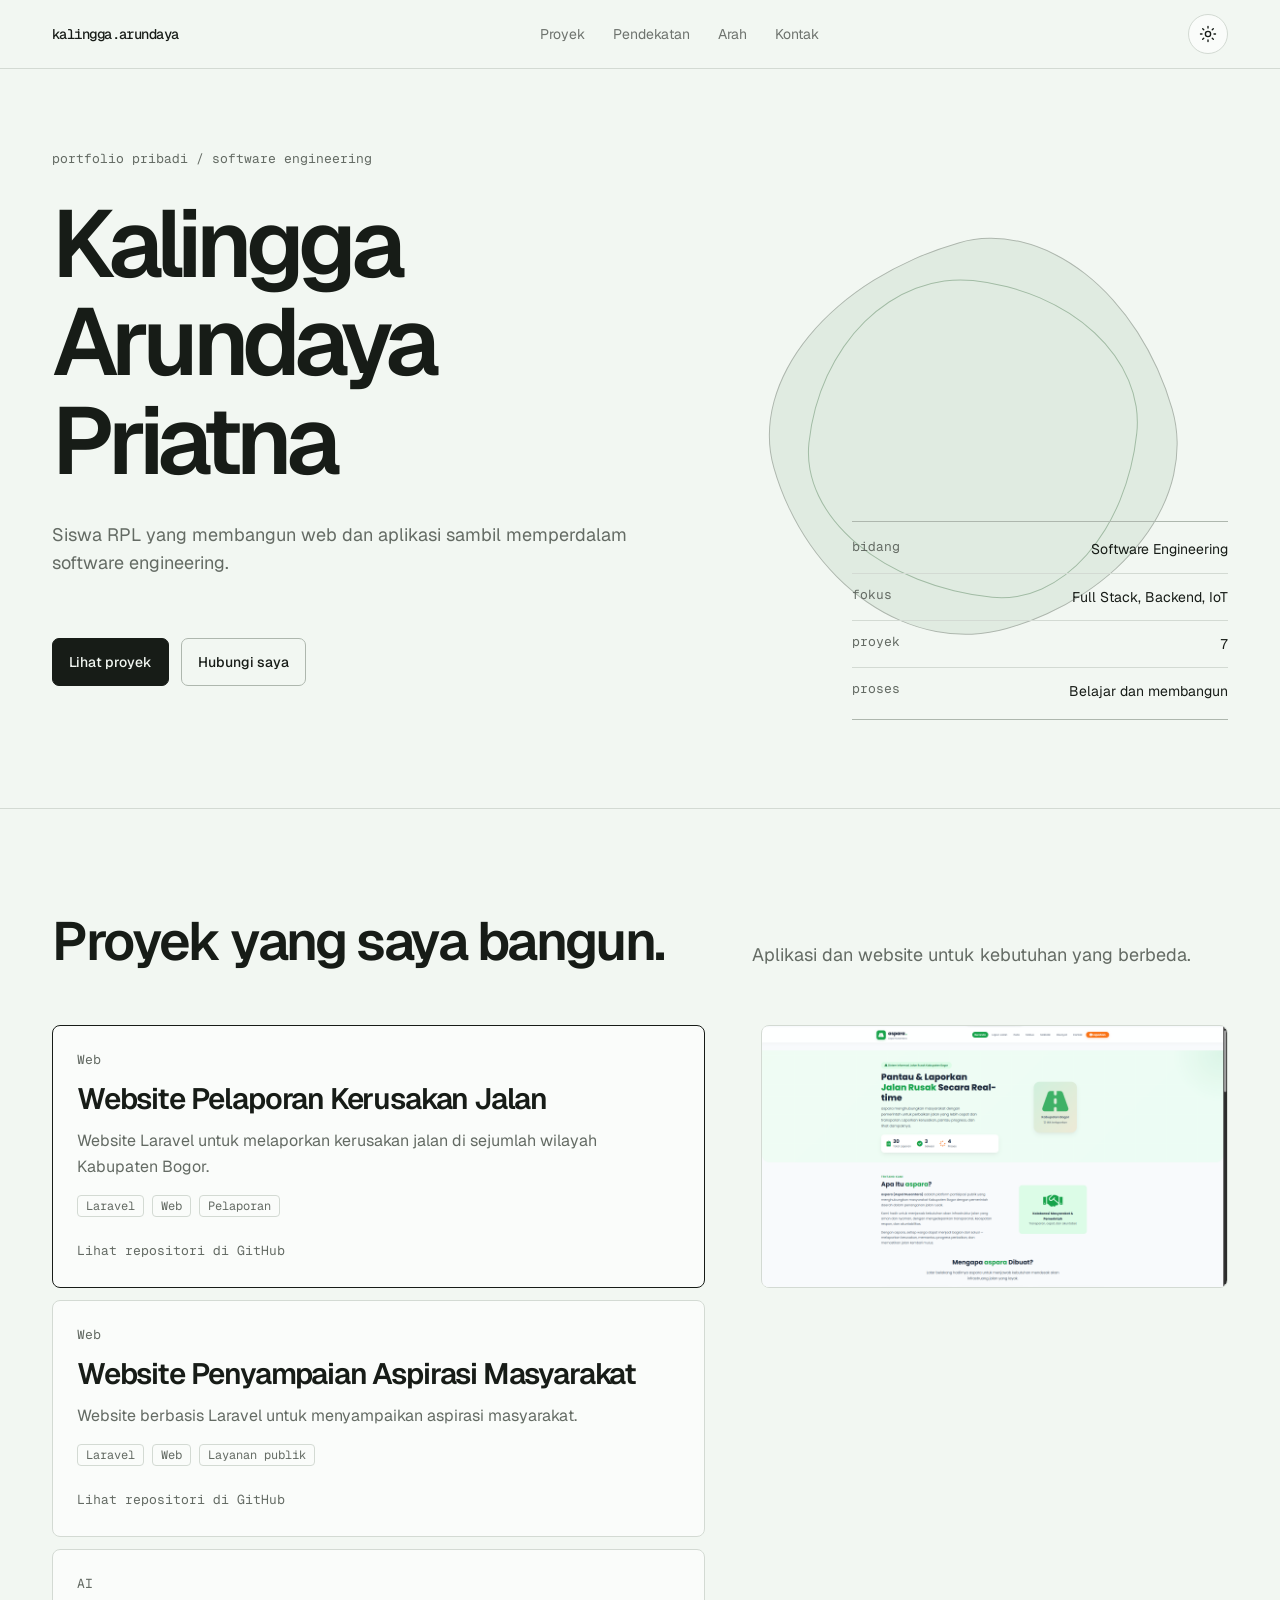
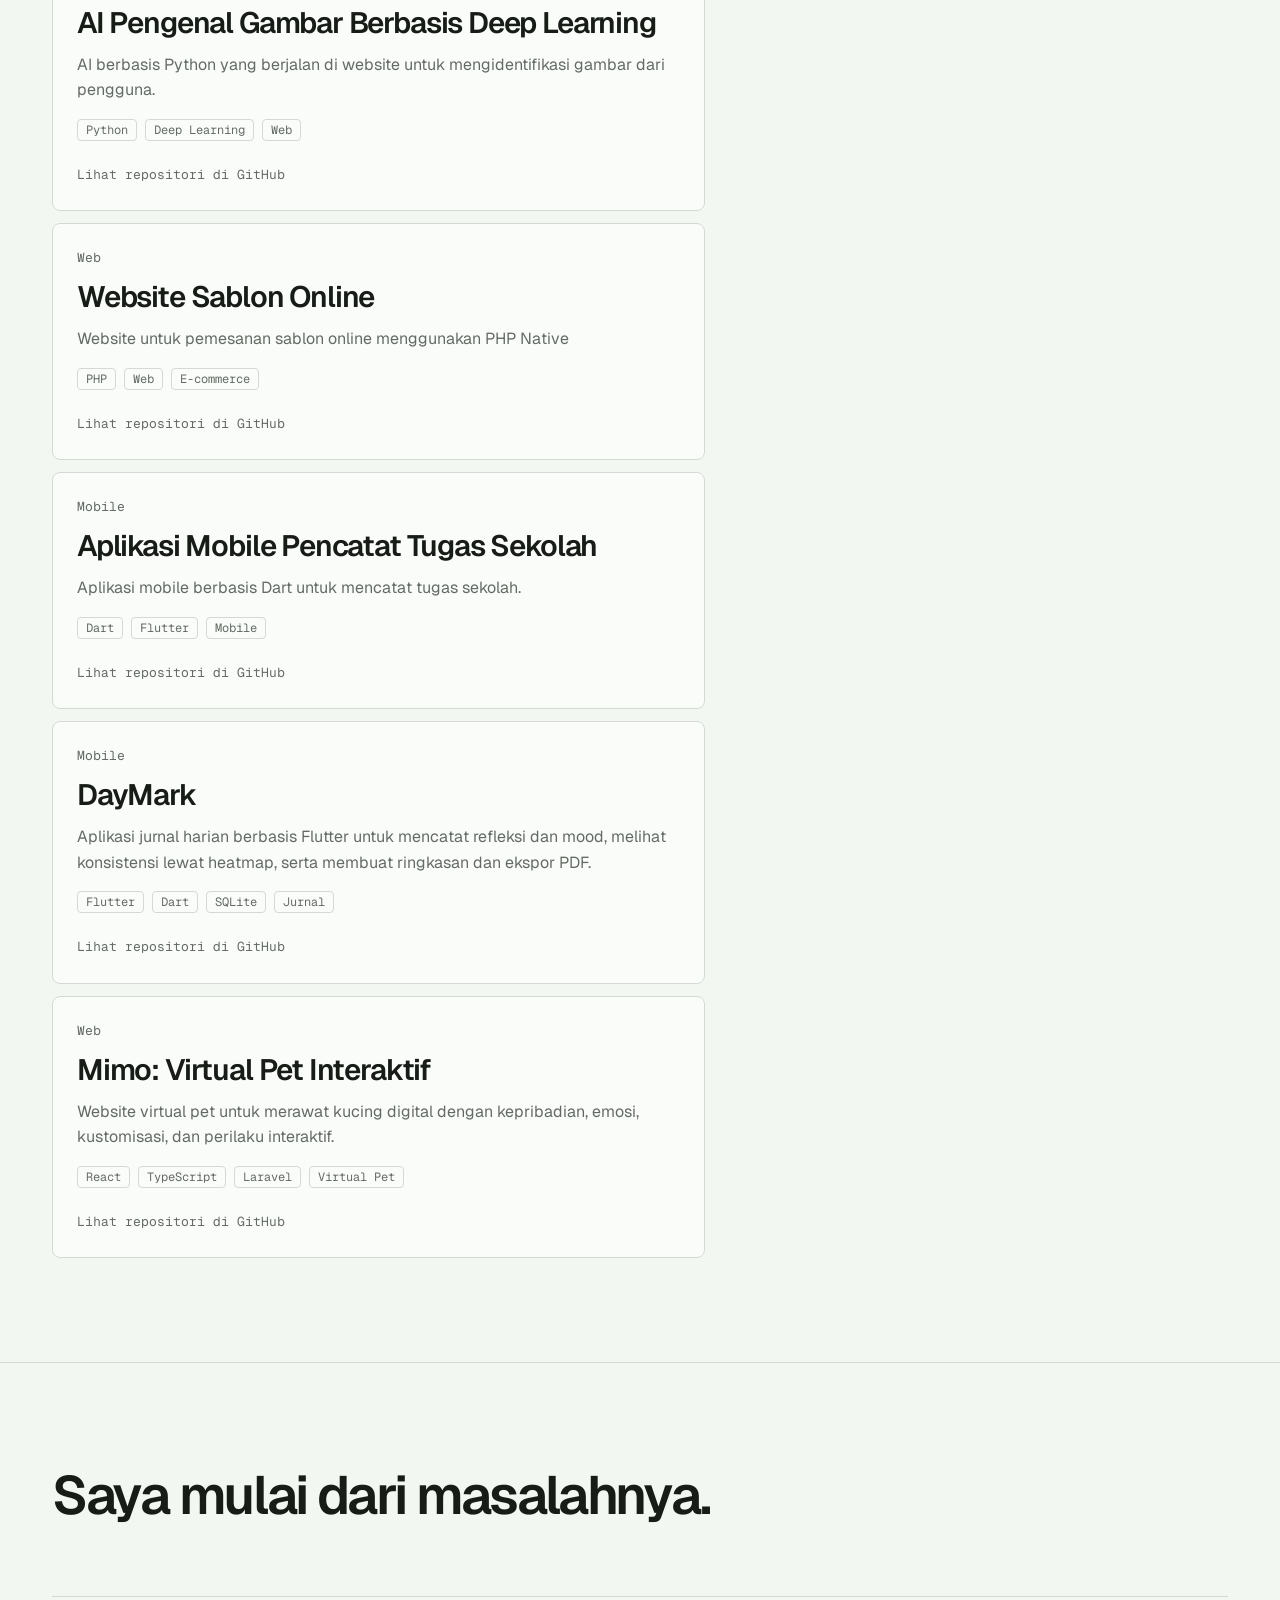
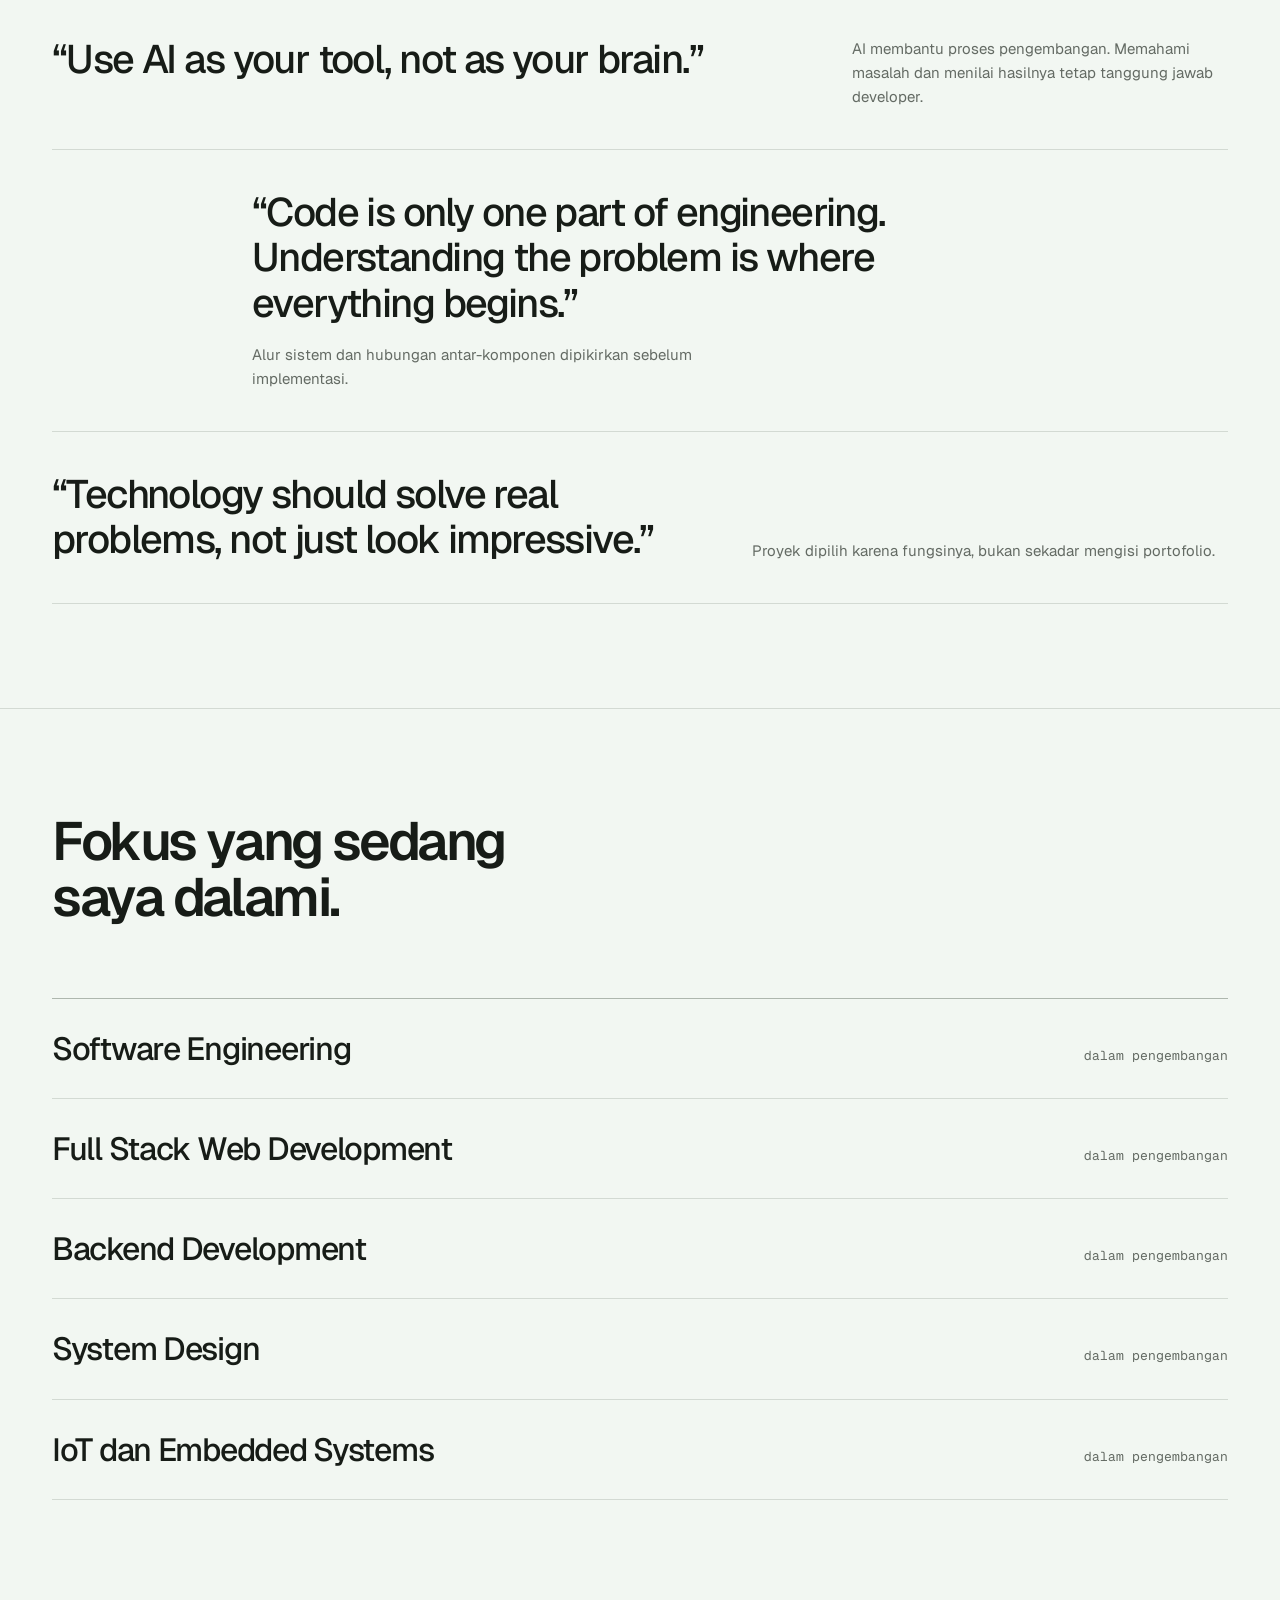
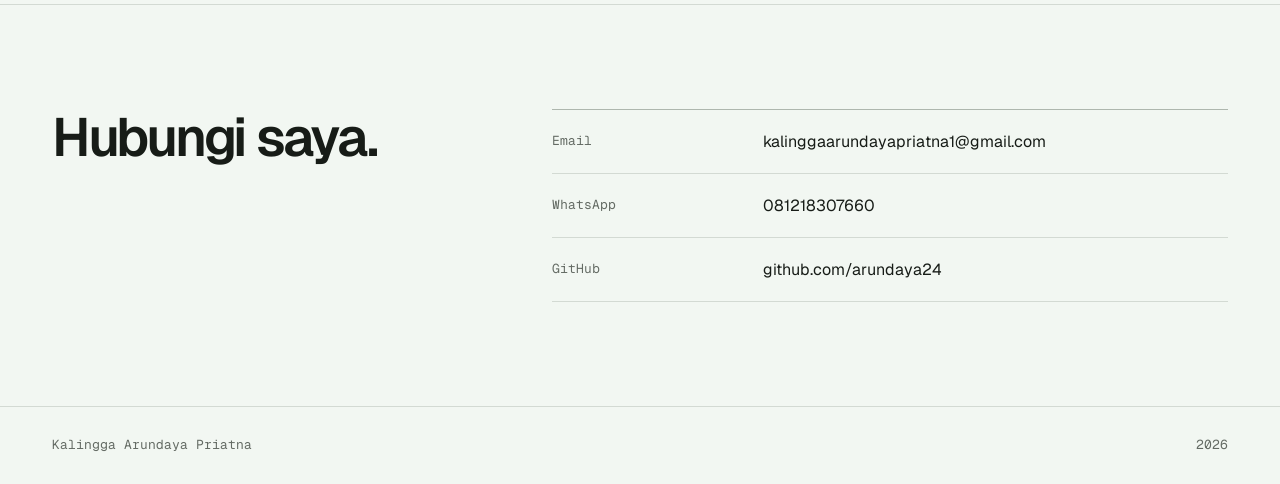
==== commit d9e5510d: "update" ====
--- a/code/index.html
+++ b/code/index.html
@@ -14,6 +14,20 @@
       href="https://fonts.googleapis.com/css2?family=Geist:wght@400;500;600&family=Geist+Mono:wght@400;500&display=swap"
       rel="stylesheet"
     />
+    <script>
+      (() => {
+        try {
+          const saved = localStorage.getItem("portfolio-theme");
+          const theme =
+            saved === "light" || saved === "dark"
+              ? saved
+              : matchMedia("(prefers-color-scheme: dark)").matches
+                ? "dark"
+                : "light";
+          document.documentElement.dataset.theme = theme;
+        } catch {}
+      })();
+    </script>
     <link rel="stylesheet" href="style.css" />
     <script type="importmap">
       {
@@ -34,6 +48,21 @@
           <a href="#arah">Arah</a>
           <a href="#kontak">Kontak</a>
         </nav>
+        <button
+          class="theme-toggle"
+          id="theme-toggle"
+          type="button"
+          aria-label="Aktifkan mode gelap"
+          title="Ganti tema"
+        >
+          <svg class="theme-icon theme-icon-sun" viewBox="0 0 24 24" aria-hidden="true">
+            <circle cx="12" cy="12" r="3.5"></circle>
+            <path d="M12 2v2M12 20v2M4.93 4.93l1.42 1.42M17.65 17.65l1.42 1.42M2 12h2M20 12h2M4.93 19.07l1.42-1.42M17.65 6.35l1.42-1.42"></path>
+          </svg>
+          <svg class="theme-icon theme-icon-moon" viewBox="0 0 24 24" aria-hidden="true">
+            <path d="M20.2 15.2A8.5 8.5 0 0 1 8.8 3.8 8.5 8.5 0 1 0 20.2 15.2Z"></path>
+          </svg>
+        </button>
       </div>
       <div class="progress" id="progress"></div>
     </header>
--- a/code/style.css
+++ b/code/style.css
@@ -26,7 +26,7 @@
 }
 
 @media (prefers-color-scheme: dark) {
-  :root {
+  :root:not([data-theme]) {
     --bg: oklch(18% 0.01 145);
     --surface: oklch(22% 0.012 145);
     --ink: oklch(92% 0.008 145);
@@ -38,6 +38,30 @@
   }
 }
 
+:root[data-theme="light"] {
+  --bg: oklch(97% 0.008 145);
+  --surface: oklch(99% 0.004 145);
+  --ink: oklch(22% 0.012 145);
+  --muted: oklch(52% 0.014 145);
+  --line: oklch(88% 0.012 145);
+  --line-strong: oklch(77% 0.016 145);
+  --accent: oklch(48% 0.12 158);
+  --shine: oklch(98% 0.01 145 / 0.22);
+  color-scheme: light;
+}
+
+:root[data-theme="dark"] {
+  --bg: oklch(18% 0.01 145);
+  --surface: oklch(22% 0.012 145);
+  --ink: oklch(92% 0.008 145);
+  --muted: oklch(68% 0.012 145);
+  --line: oklch(31% 0.012 145);
+  --line-strong: oklch(42% 0.014 145);
+  --accent: oklch(74% 0.11 158);
+  --shine: oklch(98% 0.01 145 / 0.22);
+  color-scheme: dark;
+}
+
 * {
   box-sizing: border-box;
   margin: 0;
@@ -57,6 +81,7 @@
   font-synthesis: none;
   text-align: left;
   overflow-x: clip;
+  transition: background-color 0.35s var(--ease), color 0.35s var(--ease);
 }
 
 a {
@@ -163,6 +188,53 @@
 
 nav a:active {
   transform: scale(0.95);
+}
+
+.header-actions,
+.theme-toggle {
+  flex: none;
+}
+
+.theme-toggle {
+  display: inline-grid;
+  place-items: center;
+  width: 40px;
+  height: 40px;
+  margin-left: var(--space-xs);
+  padding: 0;
+  border: 1px solid var(--line);
+  border-radius: 50%;
+  background: var(--surface);
+  color: var(--ink);
+  cursor: pointer;
+  transition:
+    border-color 0.22s var(--ease),
+    color 0.22s var(--ease),
+    transform 0.22s var(--ease);
+}
+
+.theme-toggle:hover {
+  border-color: var(--accent);
+  color: var(--accent);
+}
+
+.theme-toggle:active {
+  transform: scale(0.92);
+}
+
+.theme-icon {
+  width: 18px;
+  height: 18px;
+  fill: none;
+  stroke: currentColor;
+  stroke-width: 1.8;
+  stroke-linecap: round;
+  stroke-linejoin: round;
+}
+
+:root[data-theme="light"] .theme-icon-moon,
+:root[data-theme="dark"] .theme-icon-sun {
+  display: none;
 }
 
 .progress {
@@ -267,7 +339,7 @@
   inset: 0 0 0 auto;
   z-index: 0;
   display: grid;
-  width: 36%;
+  width: 48%;
   place-items: center;
   pointer-events: none;
 }
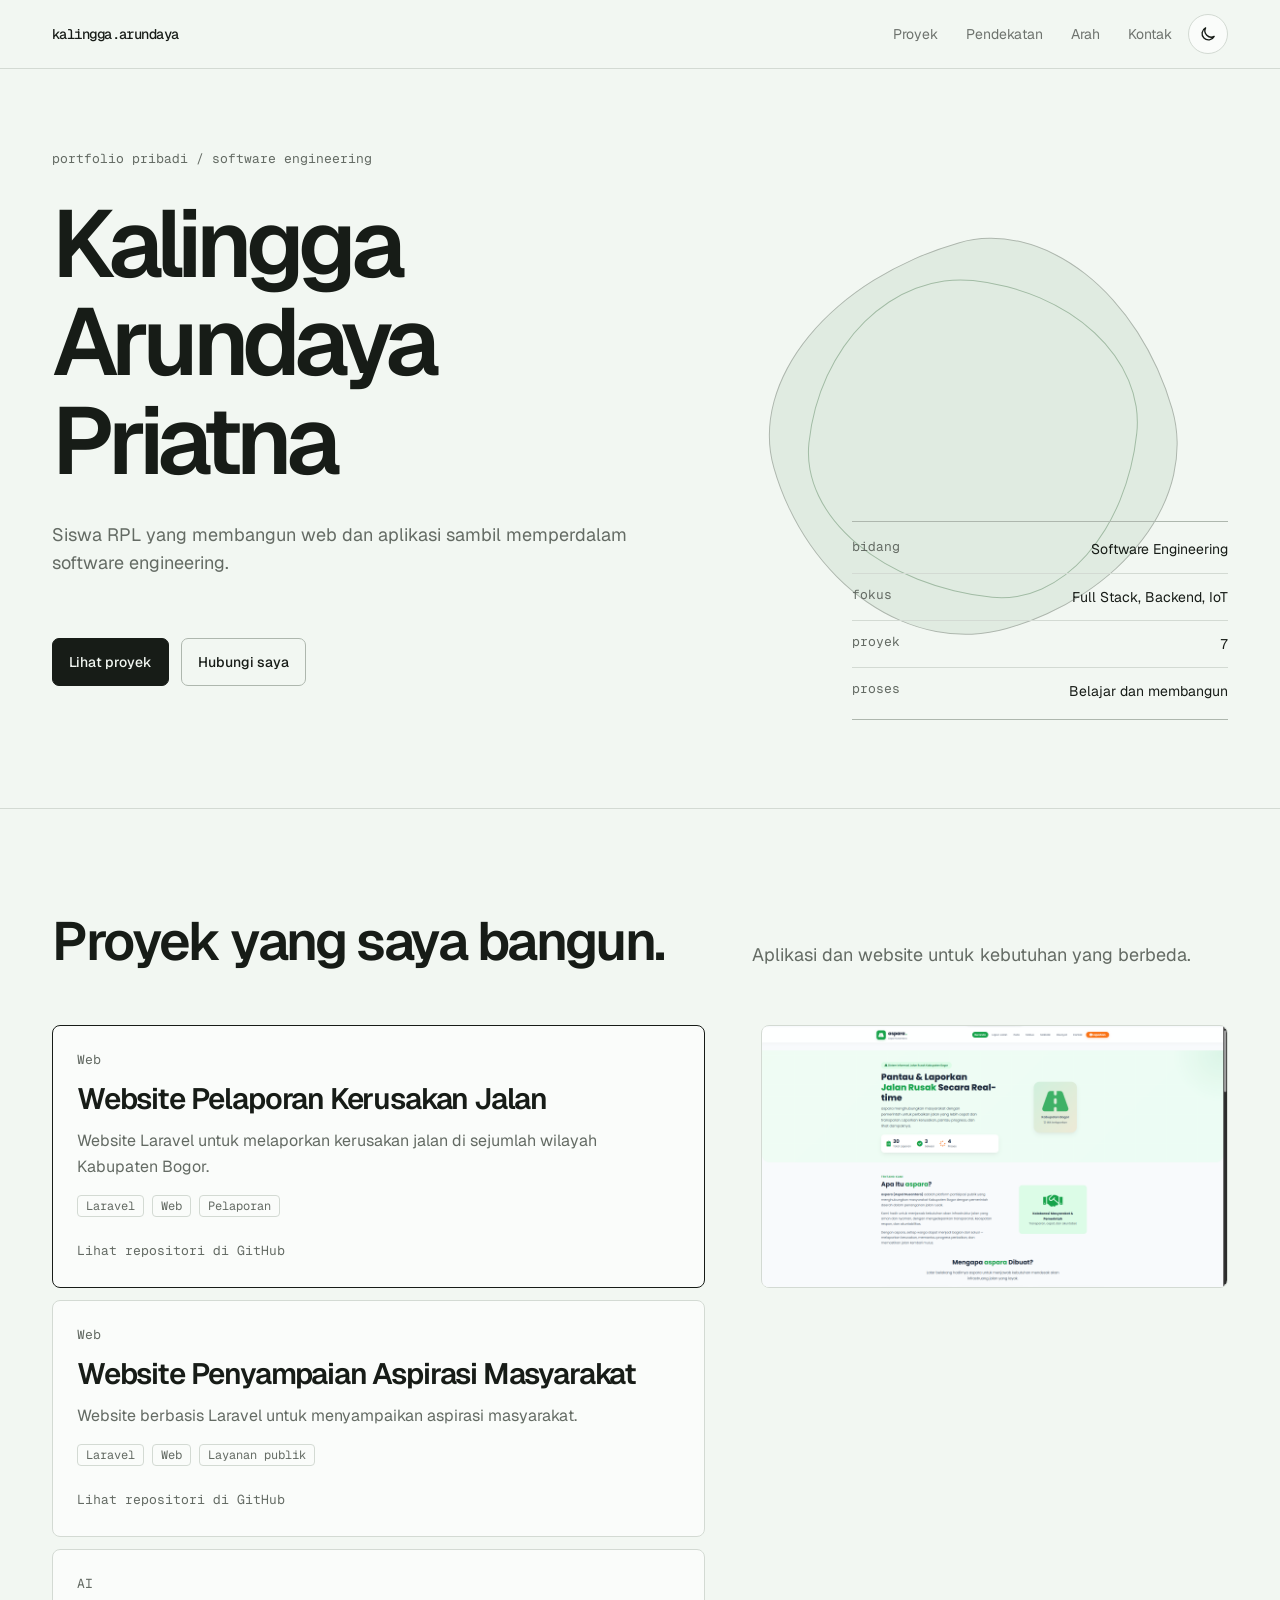
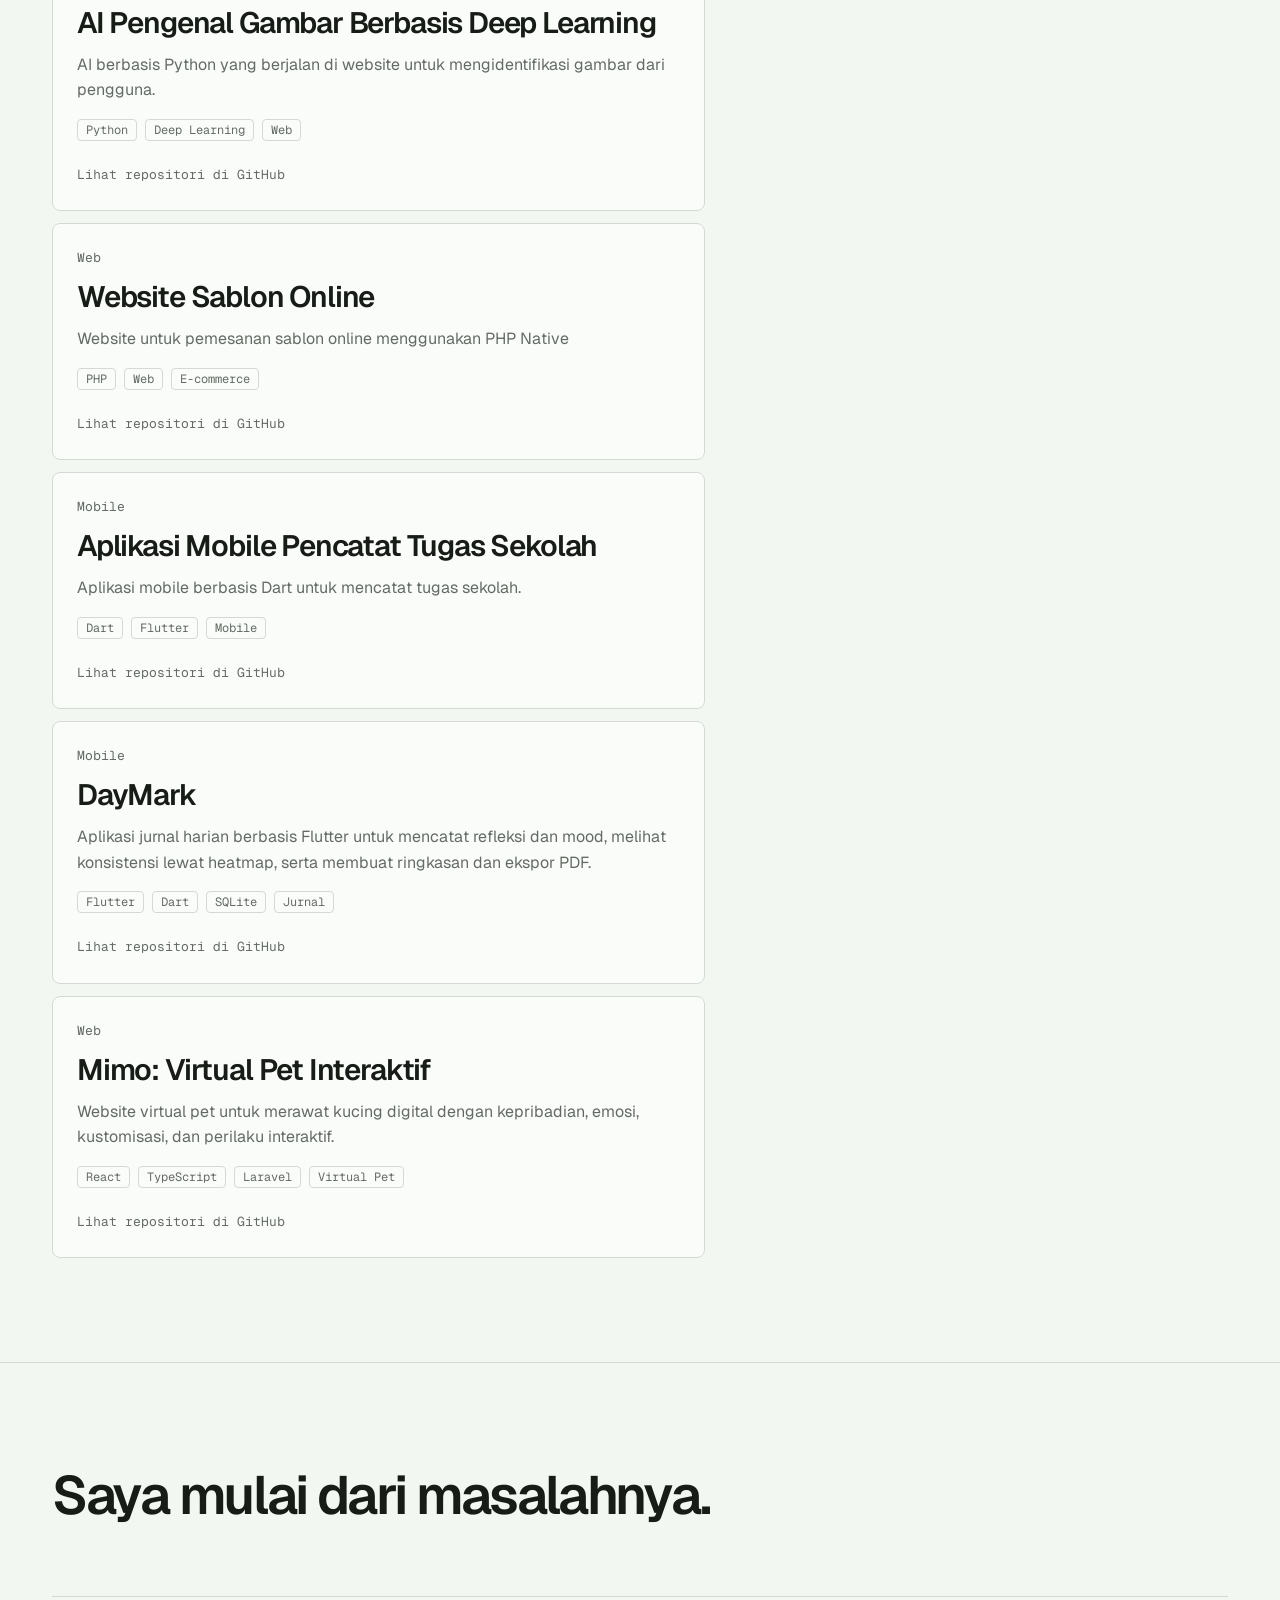
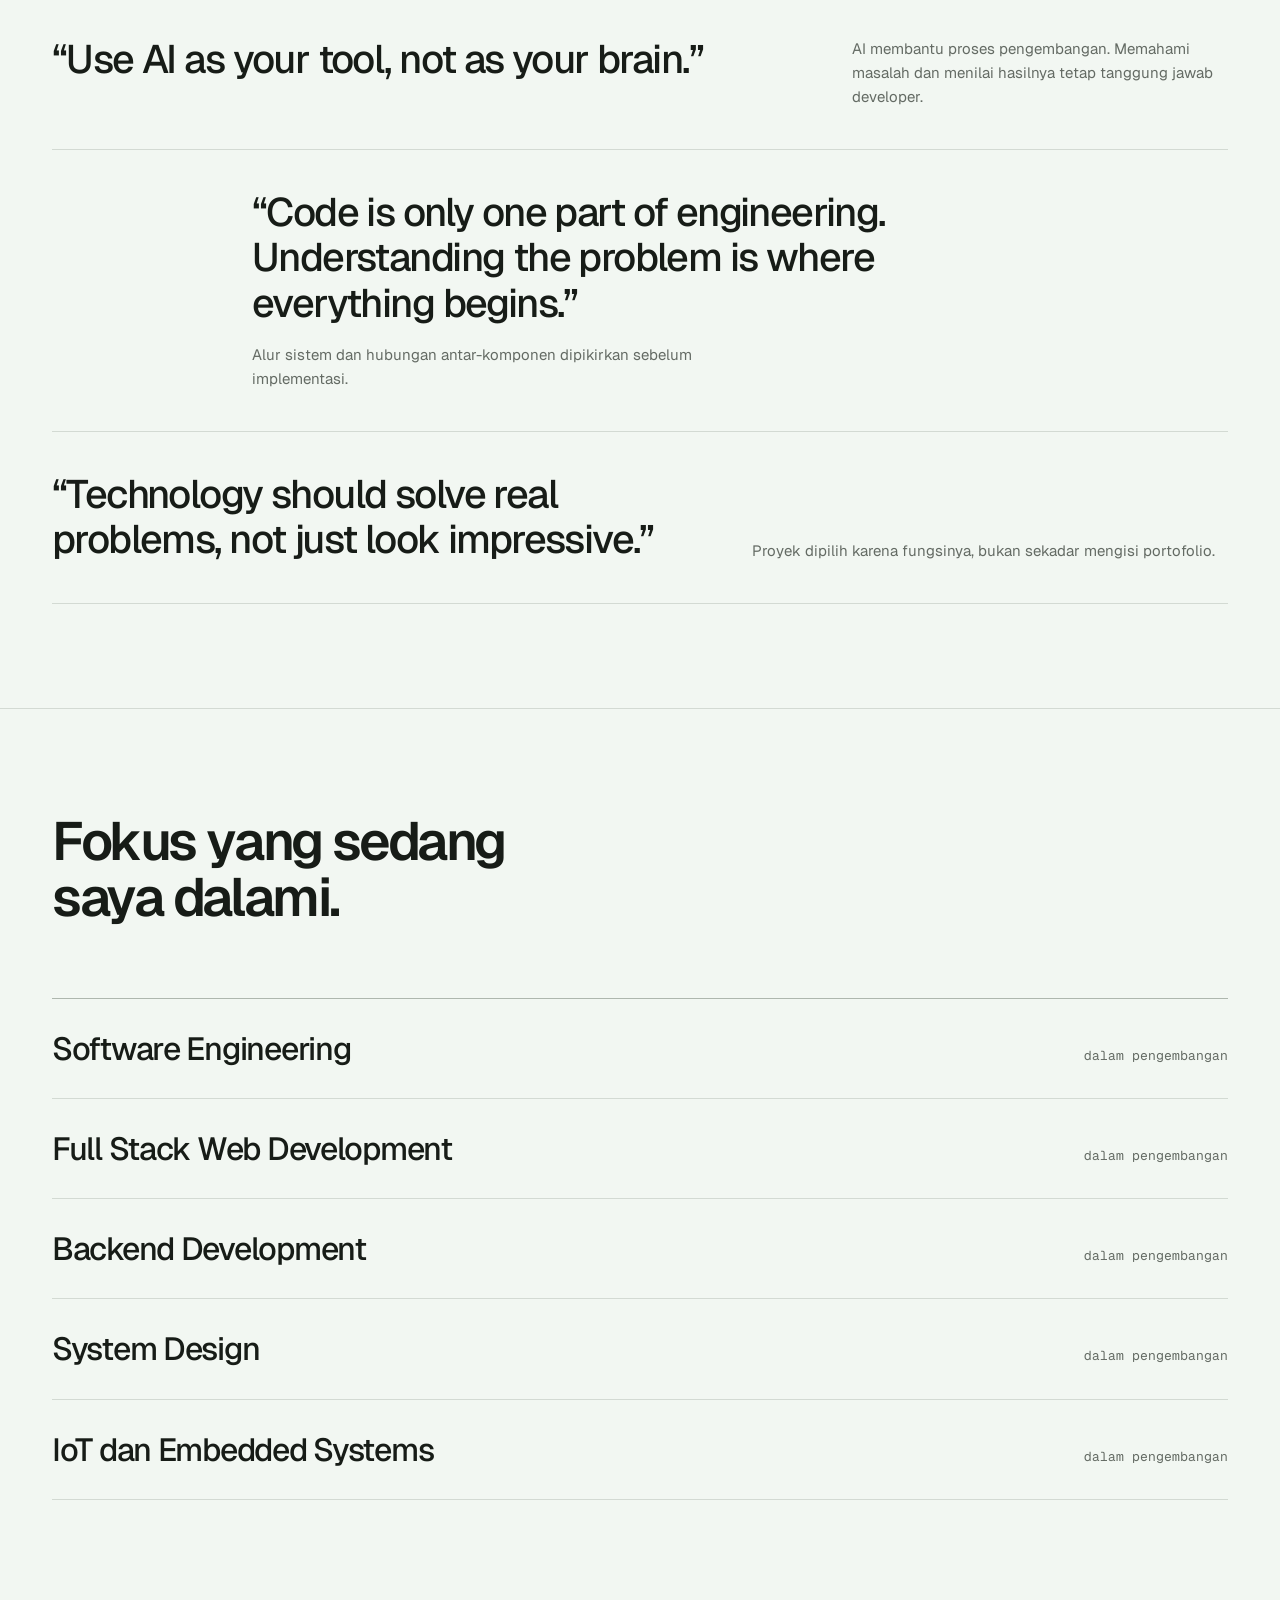
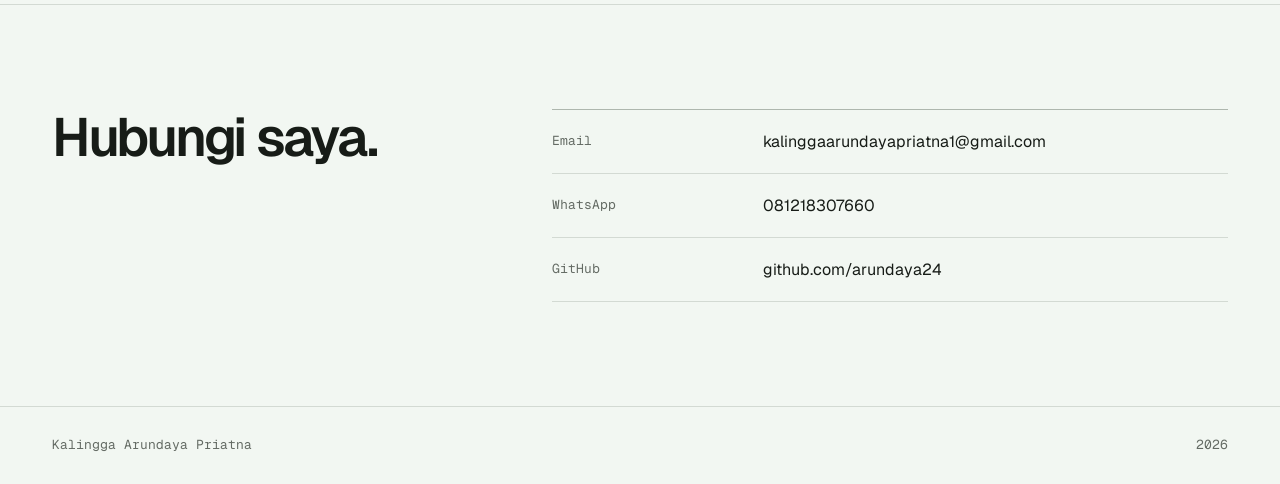
==== commit 7c24ae93: "pindah tombol" ====
--- a/code/index.html
+++ b/code/index.html
@@ -42,27 +42,29 @@
     <header>
       <div class="wrap">
         <a class="brand" href="#top">kalingga.arundaya</a>
-        <nav aria-label="Navigasi utama">
-          <a href="#proyek">Proyek</a>
-          <a href="#pendekatan">Pendekatan</a>
-          <a href="#arah">Arah</a>
-          <a href="#kontak">Kontak</a>
-        </nav>
-        <button
-          class="theme-toggle"
-          id="theme-toggle"
-          type="button"
-          aria-label="Aktifkan mode gelap"
-          title="Ganti tema"
-        >
-          <svg class="theme-icon theme-icon-sun" viewBox="0 0 24 24" aria-hidden="true">
-            <circle cx="12" cy="12" r="3.5"></circle>
-            <path d="M12 2v2M12 20v2M4.93 4.93l1.42 1.42M17.65 17.65l1.42 1.42M2 12h2M20 12h2M4.93 19.07l1.42-1.42M17.65 6.35l1.42-1.42"></path>
-          </svg>
-          <svg class="theme-icon theme-icon-moon" viewBox="0 0 24 24" aria-hidden="true">
-            <path d="M20.2 15.2A8.5 8.5 0 0 1 8.8 3.8 8.5 8.5 0 1 0 20.2 15.2Z"></path>
-          </svg>
-        </button>
+        <div class="header-controls">
+          <nav aria-label="Navigasi utama">
+            <a href="#proyek">Proyek</a>
+            <a href="#pendekatan">Pendekatan</a>
+            <a href="#arah">Arah</a>
+            <a href="#kontak">Kontak</a>
+          </nav>
+          <button
+            class="theme-toggle"
+            id="theme-toggle"
+            type="button"
+            aria-label="Aktifkan mode gelap"
+            title="Ganti tema"
+          >
+            <svg class="theme-icon theme-icon-sun" viewBox="0 0 24 24" aria-hidden="true">
+              <circle cx="12" cy="12" r="3.5"></circle>
+              <path d="M12 2v2M12 20v2M4.93 4.93l1.42 1.42M17.65 17.65l1.42 1.42M2 12h2M20 12h2M4.93 19.07l1.42-1.42M17.65 6.35l1.42-1.42"></path>
+            </svg>
+            <svg class="theme-icon theme-icon-moon" viewBox="0 0 24 24" aria-hidden="true">
+              <path d="M20.2 15.2A8.5 8.5 0 0 1 8.8 3.8 8.5 8.5 0 1 0 20.2 15.2Z"></path>
+            </svg>
+          </button>
+        </div>
       </div>
       <div class="progress" id="progress"></div>
     </header>
--- a/code/style.css
+++ b/code/style.css
@@ -190,9 +190,16 @@
   transform: scale(0.95);
 }
 
-.header-actions,
+.header-controls,
 .theme-toggle {
   flex: none;
+}
+
+.header-controls {
+  display: flex;
+  align-items: center;
+  gap: var(--space-2xs);
+  margin-left: auto;
 }
 
 .theme-toggle {
@@ -200,7 +207,7 @@
   place-items: center;
   width: 40px;
   height: 40px;
-  margin-left: var(--space-xs);
+  margin-left: 0;
   padding: 0;
   border: 1px solid var(--line);
   border-radius: 50%;
@@ -232,8 +239,8 @@
   stroke-linejoin: round;
 }
 
-:root[data-theme="light"] .theme-icon-moon,
-:root[data-theme="dark"] .theme-icon-sun {
+:root[data-theme="light"] .theme-icon-sun,
+:root[data-theme="dark"] .theme-icon-moon {
   display: none;
 }
 
@@ -975,9 +982,6 @@
     margin-top: 48px;
   }
 
-  nav a:nth-child(3) {
-    display: none;
-  }
 }
 
 @media (max-width: 560px) {
@@ -986,20 +990,31 @@
   }
 
   header .wrap {
-    height: 60px;
+    height: auto;
+    min-height: 60px;
+    padding-top: var(--space-xs);
+    padding-bottom: var(--space-xs);
+    flex-wrap: wrap;
+    row-gap: var(--space-2xs);
+  }
+
+  .header-controls {
+    width: 100%;
+    justify-content: flex-end;
   }
 
   nav {
     gap: 0;
+    min-width: 0;
+    flex: 1;
+    flex-wrap: wrap;
+    justify-content: flex-end;
   }
 
   nav a {
-    padding: var(--space-xs);
-    font-size: 13px;
-  }
-
-  nav a:nth-child(2) {
-    display: none;
+    padding: var(--space-2xs) 5px;
+    font-size: 12px;
+    white-space: nowrap;
   }
 
   h1 {
